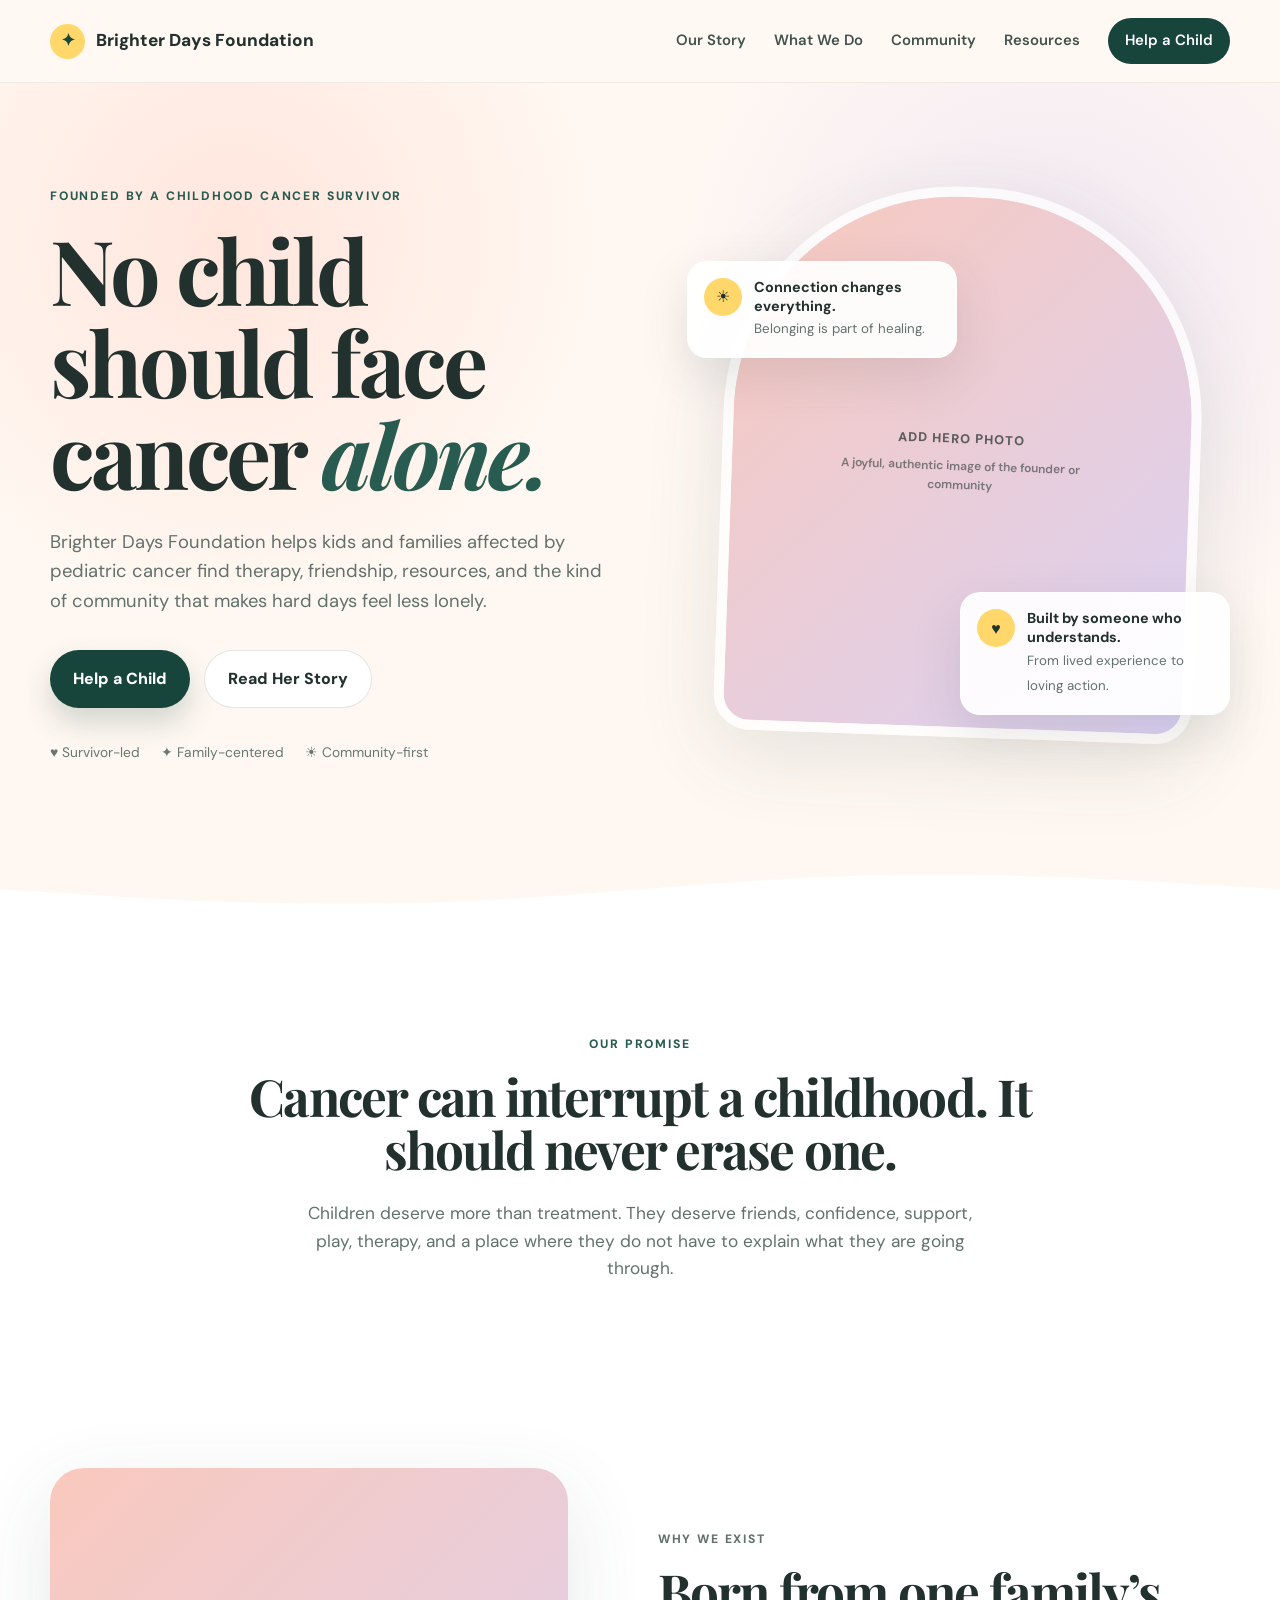
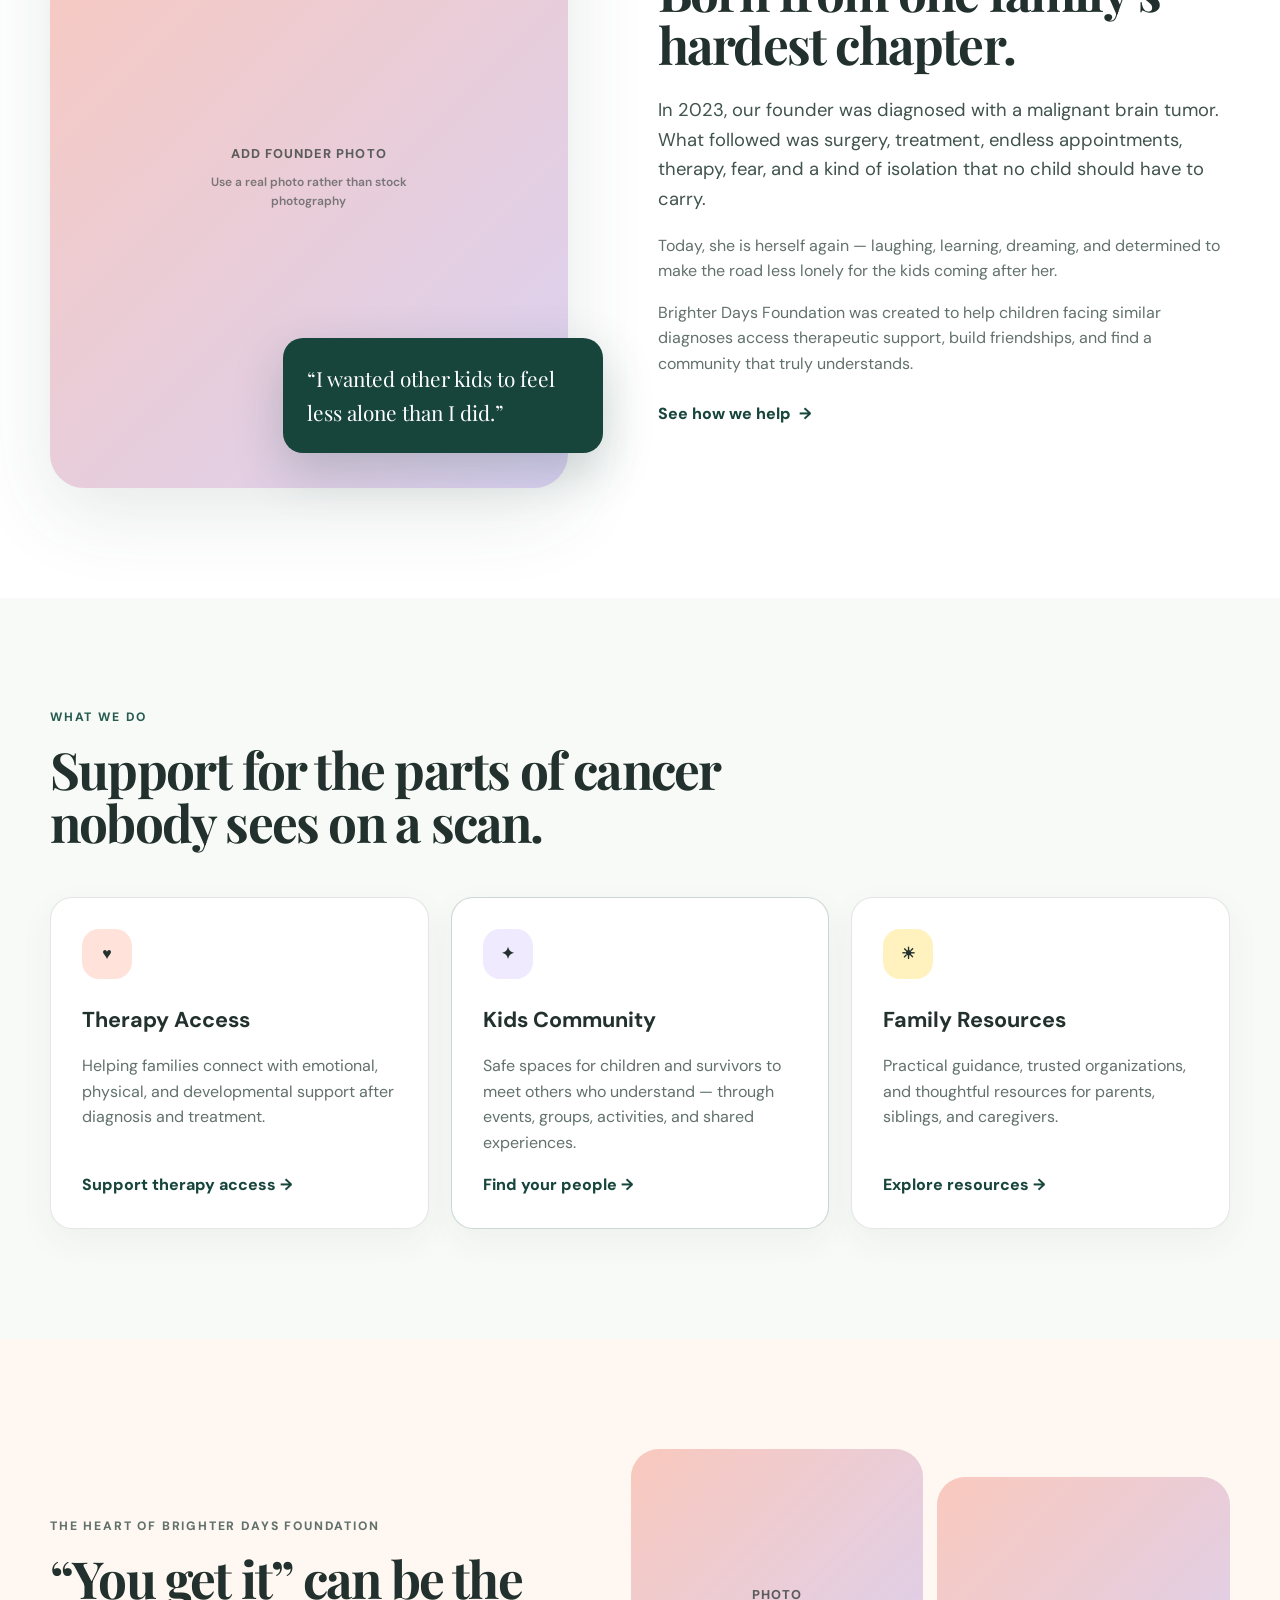
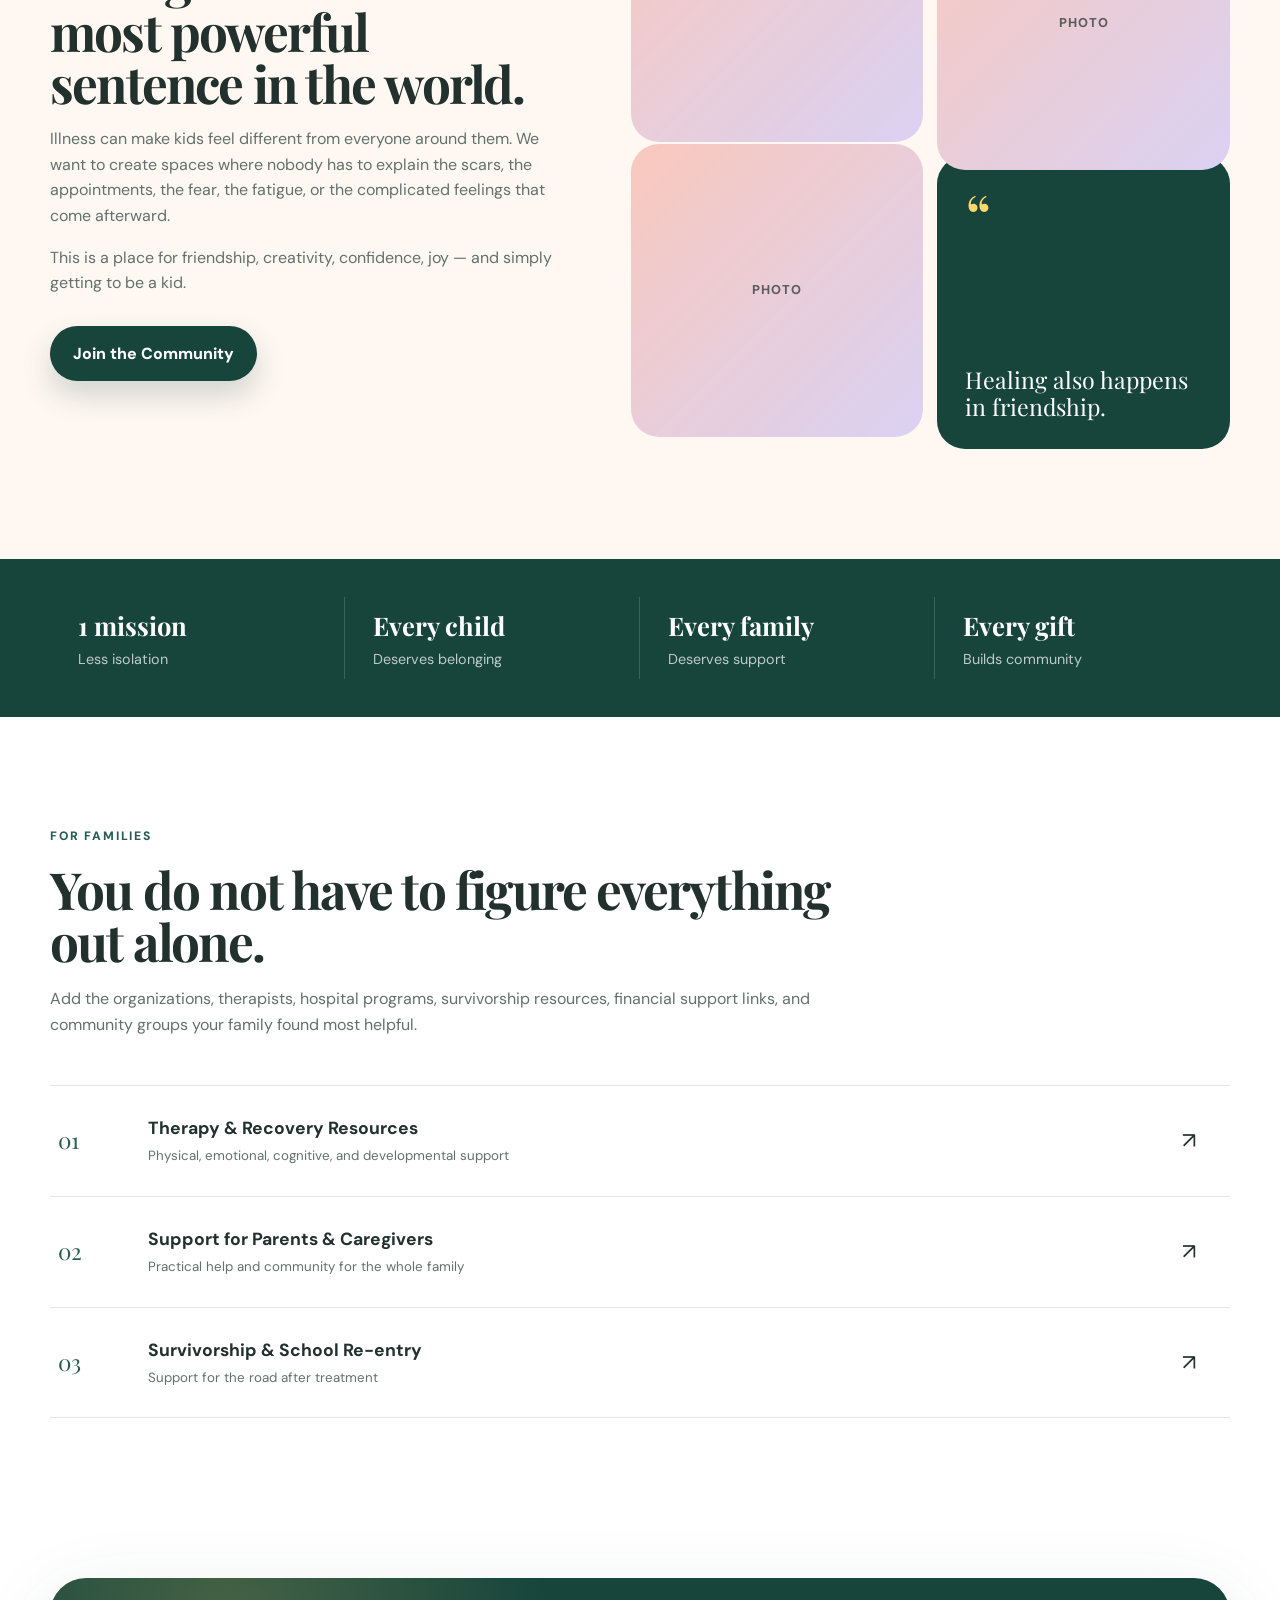
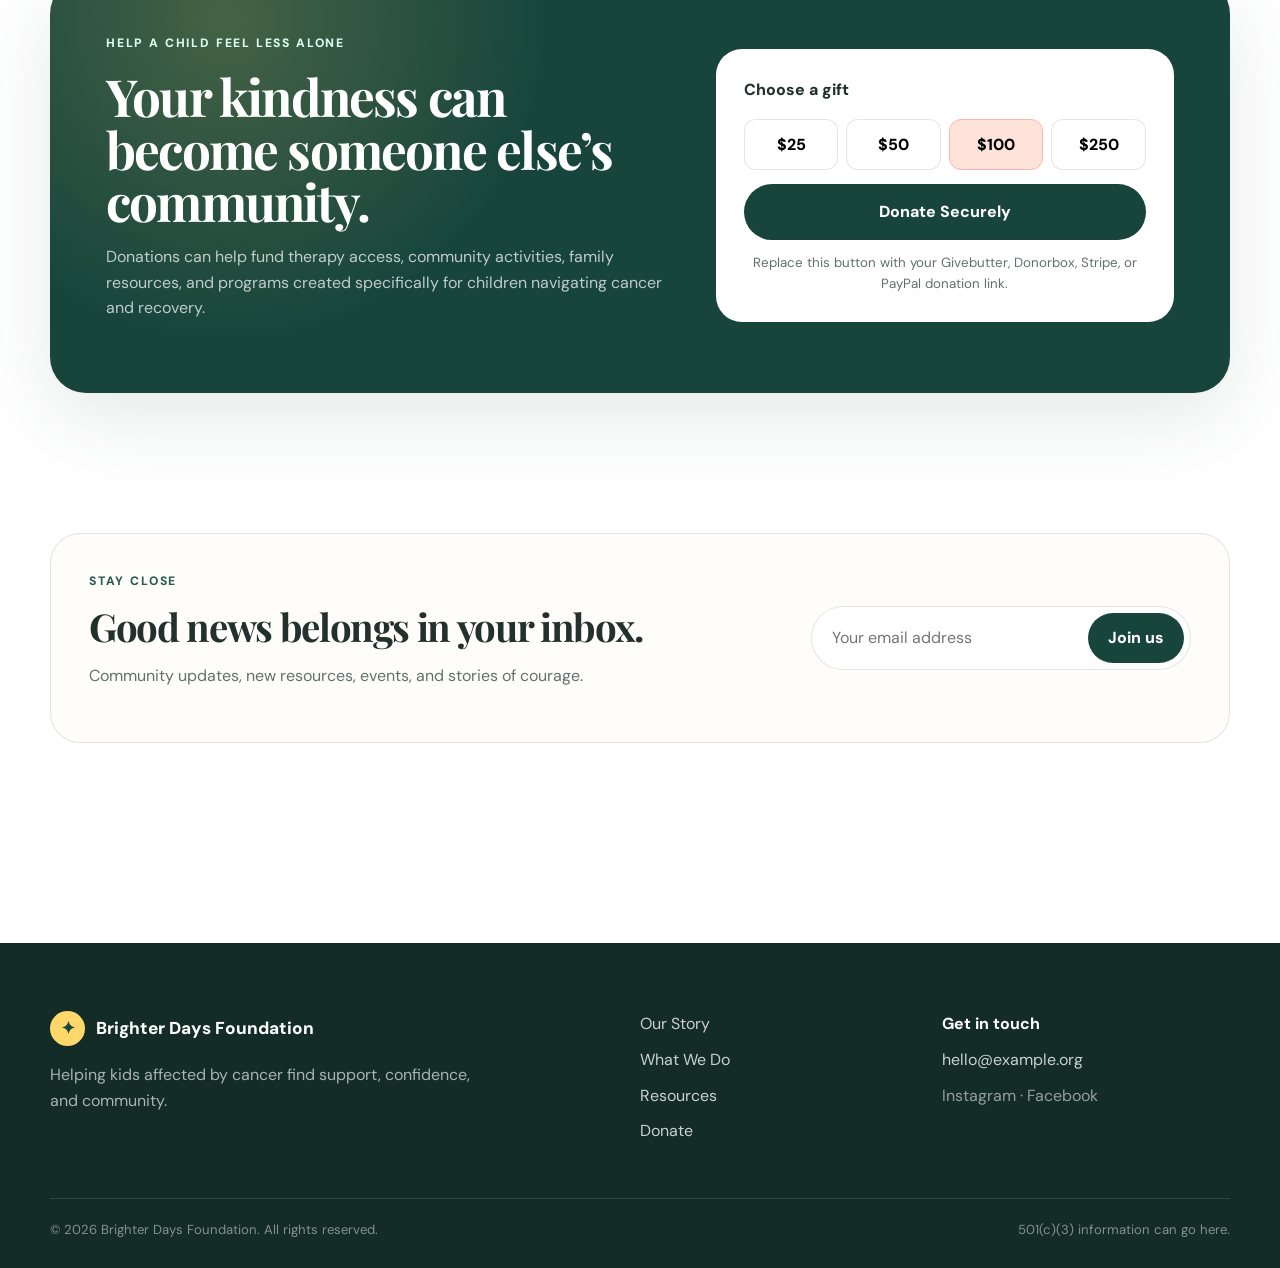
==== index.html @ 9eb8c041 "Initial Brighter Days Foundation website" ====
<!doctype html>
<html lang="en">
<head>
  <meta charset="utf-8" />
  <meta name="viewport" content="width=device-width, initial-scale=1" />
  <meta name="theme-color" content="#fff8f2" />
  <meta name="description" content="A nonprofit helping children and families affected by pediatric cancer find therapy, connection, and community." />
  <title>Brighter Days Foundation — No Child Should Face Cancer Alone</title>
  <link rel="preconnect" href="https://fonts.googleapis.com">
  <link rel="preconnect" href="https://fonts.gstatic.com" crossorigin>
  <link href="https://fonts.googleapis.com/css2?family=DM+Sans:wght@400;500;600;700&family=Playfair+Display:ital,wght@0,700;1,700&display=swap" rel="stylesheet">
  <link rel="stylesheet" href="styles.css" />
</head>
<body>
  <a class="skip-link" href="#main">Skip to content</a>

  <header class="site-header">
    <div class="container nav-wrap">
      <a class="brand" href="#top" aria-label="Brighter Days Foundation home">
        <span class="brand-mark" aria-hidden="true">✦</span>
        <span>Brighter Days Foundation</span>
      </a>

      <button class="menu-toggle" aria-expanded="false" aria-controls="site-nav">
        <span class="sr-only">Toggle navigation</span>
        <span></span><span></span><span></span>
      </button>

      <nav id="site-nav" class="site-nav" aria-label="Primary navigation">
        <a href="#story">Our Story</a>
        <a href="#programs">What We Do</a>
        <a href="#community">Community</a>
        <a href="#resources">Resources</a>
        <a class="nav-cta" href="#donate">Help a Child</a>
      </nav>
    </div>
  </header>

  <main id="main">
    <section class="hero" id="top">
      <div class="hero-glow glow-a"></div>
      <div class="hero-glow glow-b"></div>
      <div class="container hero-grid">
        <div class="hero-copy reveal">
          <p class="eyebrow">Founded by a childhood cancer survivor</p>
          <h1>No child should face cancer <em>alone.</em></h1>
          <p class="hero-lede">
            Brighter Days Foundation helps kids and families affected by pediatric cancer find
            therapy, friendship, resources, and the kind of community that makes hard days feel less lonely.
          </p>

          <div class="hero-actions">
            <a class="button button-primary" href="#donate">Help a Child</a>
            <a class="button button-secondary" href="#story">Read Her Story</a>
          </div>

          <div class="trust-row" aria-label="Mission highlights">
            <span>♥ Survivor-led</span>
            <span>✦ Family-centered</span>
            <span>☀ Community-first</span>
          </div>
        </div>

        <div class="hero-art reveal delay-1">
          <div class="photo-card main-photo">
            <div class="photo-placeholder">
              <span>ADD HERO PHOTO</span>
              <small>A joyful, authentic image of the founder or community</small>
            </div>
          </div>
          <div class="floating-card card-top">
            <span class="mini-icon">☀</span>
            <div>
              <strong>Connection changes everything.</strong>
              <small>Belonging is part of healing.</small>
            </div>
          </div>
          <div class="floating-card card-bottom">
            <span class="mini-icon">♥</span>
            <div>
              <strong>Built by someone who understands.</strong>
              <small>From lived experience to loving action.</small>
            </div>
          </div>
        </div>
      </div>

      <div class="wave-divider" aria-hidden="true">
        <svg viewBox="0 0 1440 120" preserveAspectRatio="none">
          <path d="M0,64L80,69.3C160,75,320,85,480,80C640,75,800,53,960,48C1120,43,1280,53,1360,58.7L1440,64V120H0Z"></path>
        </svg>
      </div>
    </section>

    <section class="statement">
      <div class="container narrow reveal">
        <p class="eyebrow">Our promise</p>
        <h2>Cancer can interrupt a childhood. It should never erase one.</h2>
        <p>
          Children deserve more than treatment. They deserve friends, confidence, support,
          play, therapy, and a place where they do not have to explain what they are going through.
        </p>
      </div>
    </section>

    <section class="story section" id="story">
      <div class="container story-grid">
        <div class="story-visual reveal">
          <div class="story-photo photo-placeholder tall">
            <span>ADD FOUNDER PHOTO</span>
            <small>Use a real photo rather than stock photography</small>
          </div>
          <div class="quote-badge">“I wanted other kids to feel less alone than I did.”</div>
        </div>

        <div class="story-copy reveal delay-1">
          <p class="eyebrow">Why we exist</p>
          <h2>Born from one family’s hardest chapter.</h2>
          <p class="lead">
            In 2023, our founder was diagnosed with a malignant brain tumor. What followed was surgery,
            treatment, endless appointments, therapy, fear, and a kind of isolation that no child should have to carry.
          </p>
          <p>
            Today, she is herself again — laughing, learning, dreaming, and determined to make the road less lonely for the kids coming after her.
          </p>
          <p>
            Brighter Days Foundation was created to help children facing similar diagnoses access therapeutic support,
            build friendships, and find a community that truly understands.
          </p>
          <a class="text-link" href="#programs">See how we help <span>→</span></a>
        </div>
      </div>
    </section>

    <section class="programs section" id="programs">
      <div class="container">
        <div class="section-heading reveal">
          <p class="eyebrow">What we do</p>
          <h2>Support for the parts of cancer nobody sees on a scan.</h2>
        </div>

        <div class="cards">
          <article class="program-card reveal">
            <div class="program-icon icon-peach">♥</div>
            <h3>Therapy Access</h3>
            <p>
              Helping families connect with emotional, physical, and developmental support
              after diagnosis and treatment.
            </p>
            <a href="#donate">Support therapy access →</a>
          </article>

          <article class="program-card featured reveal delay-1">
            <div class="program-icon icon-lilac">✦</div>
            <h3>Kids Community</h3>
            <p>
              Safe spaces for children and survivors to meet others who understand — through events,
              groups, activities, and shared experiences.
            </p>
            <a href="#community">Find your people →</a>
          </article>

          <article class="program-card reveal delay-2">
            <div class="program-icon icon-sun">☀</div>
            <h3>Family Resources</h3>
            <p>
              Practical guidance, trusted organizations, and thoughtful resources for parents,
              siblings, and caregivers.
            </p>
            <a href="#resources">Explore resources →</a>
          </article>
        </div>
      </div>
    </section>

    <section class="community section" id="community">
      <div class="container community-wrap">
        <div class="community-copy reveal">
          <p class="eyebrow">The heart of Brighter Days Foundation</p>
          <h2>“You get it” can be the most powerful sentence in the world.</h2>
          <p>
            Illness can make kids feel different from everyone around them. We want to create spaces where
            nobody has to explain the scars, the appointments, the fear, the fatigue, or the complicated feelings that come afterward.
          </p>
          <p>
            This is a place for friendship, creativity, confidence, joy — and simply getting to be a kid.
          </p>
          <a class="button button-primary" href="mailto:hello@example.org">Join the Community</a>
        </div>

        <div class="community-gallery reveal delay-1" aria-label="Photo placeholders">
          <div class="gallery-tile photo-placeholder"><span>PHOTO</span></div>
          <div class="gallery-tile photo-placeholder"><span>PHOTO</span></div>
          <div class="gallery-tile photo-placeholder"><span>PHOTO</span></div>
          <div class="gallery-tile quote-tile">
            <span class="quote-mark">“</span>
            <p>Healing also happens in friendship.</p>
          </div>
        </div>
      </div>
    </section>

    <section class="impact-strip">
      <div class="container impact-grid reveal">
        <div>
          <strong>1 mission</strong>
          <span>Less isolation</span>
        </div>
        <div>
          <strong>Every child</strong>
          <span>Deserves belonging</span>
        </div>
        <div>
          <strong>Every family</strong>
          <span>Deserves support</span>
        </div>
        <div>
          <strong>Every gift</strong>
          <span>Builds community</span>
        </div>
      </div>
    </section>

    <section class="resources section" id="resources">
      <div class="container">
        <div class="section-heading reveal">
          <p class="eyebrow">For families</p>
          <h2>You do not have to figure everything out alone.</h2>
          <p>
            Add the organizations, therapists, hospital programs, survivorship resources,
            financial support links, and community groups your family found most helpful.
          </p>
        </div>

        <div class="resource-list reveal delay-1">
          <a href="#" class="resource-item">
            <span class="resource-number">01</span>
            <div>
              <strong>Therapy & Recovery Resources</strong>
              <small>Physical, emotional, cognitive, and developmental support</small>
            </div>
            <span class="resource-arrow">↗</span>
          </a>
          <a href="#" class="resource-item">
            <span class="resource-number">02</span>
            <div>
              <strong>Support for Parents & Caregivers</strong>
              <small>Practical help and community for the whole family</small>
            </div>
            <span class="resource-arrow">↗</span>
          </a>
          <a href="#" class="resource-item">
            <span class="resource-number">03</span>
            <div>
              <strong>Survivorship & School Re-entry</strong>
              <small>Support for the road after treatment</small>
            </div>
            <span class="resource-arrow">↗</span>
          </a>
        </div>
      </div>
    </section>

    <section class="donate section" id="donate">
      <div class="container donate-card reveal">
        <div class="donate-copy">
          <p class="eyebrow light">Help a child feel less alone</p>
          <h2>Your kindness can become someone else’s community.</h2>
          <p>
            Donations can help fund therapy access, community activities, family resources,
            and programs created specifically for children navigating cancer and recovery.
          </p>
        </div>

        <div class="donate-panel">
          <p class="donate-label">Choose a gift</p>
          <div class="amount-grid" role="group" aria-label="Donation amounts">
            <button type="button">$25</button>
            <button type="button">$50</button>
            <button type="button" class="selected">$100</button>
            <button type="button">$250</button>
          </div>
          <a class="button donate-button" href="#">Donate Securely</a>
          <small>Replace this button with your Givebutter, Donorbox, Stripe, or PayPal donation link.</small>
        </div>
      </div>
    </section>

    <section class="newsletter section">
      <div class="container newsletter-card reveal">
        <div>
          <p class="eyebrow">Stay close</p>
          <h2>Good news belongs in your inbox.</h2>
          <p>Community updates, new resources, events, and stories of courage.</p>
        </div>
        <form class="newsletter-form" action="#" method="post" onsubmit="return false;">
          <label class="sr-only" for="email">Email address</label>
          <input id="email" type="email" placeholder="Your email address" />
          <button type="submit">Join us</button>
        </form>
      </div>
    </section>
  </main>

  <footer class="site-footer">
    <div class="container footer-grid">
      <div>
        <a class="brand footer-brand" href="#top">
          <span class="brand-mark">✦</span>
          <span>Brighter Days Foundation</span>
        </a>
        <p>Helping kids affected by cancer find support, confidence, and community.</p>
      </div>

      <div class="footer-links">
        <a href="#story">Our Story</a>
        <a href="#programs">What We Do</a>
        <a href="#resources">Resources</a>
        <a href="#donate">Donate</a>
      </div>

      <div class="footer-contact">
        <strong>Get in touch</strong>
        <a href="mailto:hello@example.org">hello@example.org</a>
        <span>Instagram · Facebook</span>
      </div>
    </div>

    <div class="container footer-bottom">
      <span>© <span id="year"></span> Brighter Days Foundation. All rights reserved.</span>
      <span>501(c)(3) information can go here.</span>
    </div>
  </footer>

  <script src="script.js"></script>
</body>
</html>
---- styles.css ----
:root {
  --ink: #22312d;
  --muted: #62716c;
  --cream: #fff8f2;
  --paper: #ffffff;
  --peach: #ffb7a6;
  --peach-soft: #ffe3da;
  --lilac: #cbbcf6;
  --lilac-soft: #efeafe;
  --sun: #ffd76a;
  --mint: #cfe8dc;
  --green: #285c50;
  --green-deep: #17453c;
  --border: rgba(34, 49, 45, .12);
  --shadow: 0 24px 80px rgba(48, 72, 63, .12);
  --radius-lg: 34px;
  --radius-md: 22px;
  --container: 1180px;
}

* { box-sizing: border-box; }
html { scroll-behavior: smooth; }
body {
  margin: 0;
  font-family: "DM Sans", sans-serif;
  color: var(--ink);
  background: var(--paper);
  line-height: 1.6;
}

img { max-width: 100%; display: block; }
a { color: inherit; }
button, input { font: inherit; }

.container {
  width: min(calc(100% - 40px), var(--container));
  margin-inline: auto;
}

.narrow {
  width: min(calc(100% - 40px), 820px);
  margin-inline: auto;
}

.sr-only {
  position: absolute;
  width: 1px; height: 1px;
  padding: 0; margin: -1px;
  overflow: hidden; clip: rect(0, 0, 0, 0);
  white-space: nowrap; border: 0;
}

.skip-link {
  position: fixed;
  top: -100px;
  left: 16px;
  z-index: 9999;
  padding: 12px 16px;
  background: var(--green-deep);
  color: white;
  border-radius: 10px;
}
.skip-link:focus { top: 16px; }

.site-header {
  position: sticky;
  top: 0;
  z-index: 1000;
  background: rgba(255, 248, 242, .88);
  backdrop-filter: blur(18px);
  border-bottom: 1px solid rgba(34, 49, 45, .07);
}

.nav-wrap {
  height: 82px;
  display: flex;
  align-items: center;
  justify-content: space-between;
}

.brand {
  display: inline-flex;
  align-items: center;
  gap: 11px;
  font-weight: 800;
  text-decoration: none;
  font-size: 1.08rem;
}
.brand-mark {
  display: grid;
  place-items: center;
  width: 35px; height: 35px;
  border-radius: 50%;
  background: var(--sun);
  color: var(--green-deep);
}

.site-nav {
  display: flex;
  gap: 28px;
  align-items: center;
}
.site-nav a {
  text-decoration: none;
  font-size: .93rem;
  font-weight: 600;
  color: #40534d;
}
.site-nav a:hover { color: var(--green-deep); }
.nav-cta {
  padding: 11px 17px;
  border-radius: 999px;
  background: var(--green-deep);
  color: white !important;
}

.menu-toggle {
  display: none;
  width: 44px; height: 44px;
  border: 0;
  background: transparent;
  align-items: center;
  justify-content: center;
  flex-direction: column;
  gap: 5px;
}
.menu-toggle span:not(.sr-only) {
  display: block;
  width: 22px; height: 2px;
  background: var(--ink);
}

.hero {
  position: relative;
  overflow: hidden;
  background:
    radial-gradient(circle at 18% 18%, rgba(255,183,166,.28), transparent 30%),
    radial-gradient(circle at 82% 25%, rgba(203,188,246,.28), transparent 32%),
    var(--cream);
  padding: 82px 0 150px;
}

.hero-grid {
  display: grid;
  grid-template-columns: 1.02fr .98fr;
  gap: 72px;
  align-items: center;
}

.eyebrow {
  margin: 0 0 16px;
  text-transform: uppercase;
  letter-spacing: .15em;
  font-size: .76rem;
  font-weight: 800;
  color: var(--green);
}
.eyebrow.light { color: #d8fff1; }

h1, h2 {
  font-family: "Playfair Display", serif;
  line-height: 1.03;
  margin: 0;
  letter-spacing: -.035em;
}
h1 {
  max-width: 760px;
  font-size: clamp(3.6rem, 7vw, 6.9rem);
}
h1 em { color: var(--green); }
h2 {
  font-size: clamp(2.3rem, 4vw, 4.1rem);
}
h3 {
  margin: 0;
  font-size: 1.35rem;
}

.hero-lede {
  max-width: 650px;
  margin: 28px 0 0;
  color: var(--muted);
  font-size: 1.15rem;
}

.hero-actions {
  display: flex;
  gap: 14px;
  margin-top: 34px;
  flex-wrap: wrap;
}

.button {
  display: inline-flex;
  align-items: center;
  justify-content: center;
  text-decoration: none;
  border-radius: 999px;
  padding: 15px 23px;
  font-weight: 800;
  transition: .2s ease;
}
.button:hover { transform: translateY(-2px); }
.button-primary {
  background: var(--green-deep);
  color: white;
  box-shadow: 0 14px 30px rgba(23, 69, 60, .20);
}
.button-secondary {
  background: white;
  border: 1px solid var(--border);
}

.trust-row {
  display: flex;
  gap: 21px;
  margin-top: 33px;
  color: #677772;
  font-size: .86rem;
  flex-wrap: wrap;
}

.hero-art {
  min-height: 620px;
  position: relative;
}

.main-photo {
  position: absolute;
  right: 30px;
  top: 22px;
  width: min(88%, 500px);
  height: 550px;
  border-radius: 230px 230px 36px 36px;
  overflow: hidden;
  border: 10px solid rgba(255,255,255,.7);
  box-shadow: var(--shadow);
  transform: rotate(2deg);
}

.photo-placeholder {
  width: 100%;
  height: 100%;
  display: grid;
  place-items: center;
  text-align: center;
  align-content: center;
  gap: 8px;
  background:
    linear-gradient(135deg, rgba(255,183,166,.68), rgba(203,188,246,.58)),
    #eee;
  color: rgba(34,49,45,.72);
  font-weight: 800;
  letter-spacing: .08em;
  font-size: .8rem;
}
.photo-placeholder small {
  max-width: 240px;
  font-weight: 600;
  letter-spacing: 0;
  font-size: .75rem;
  opacity: .78;
}

.floating-card {
  position: absolute;
  z-index: 3;
  width: 270px;
  padding: 16px;
  display: flex;
  gap: 12px;
  background: rgba(255,255,255,.92);
  border: 1px solid rgba(255,255,255,.9);
  border-radius: 20px;
  box-shadow: 0 18px 50px rgba(55,72,66,.13);
}
.floating-card strong { display:block; font-size: .9rem; line-height: 1.3; }
.floating-card small { color: var(--muted); }
.card-top { top: 96px; left: 0; }
.card-bottom { bottom: 70px; right: 0; }
.mini-icon {
  flex: 0 0 auto;
  width: 38px; height: 38px;
  border-radius: 50%;
  display: grid; place-items: center;
  background: var(--sun);
}

.wave-divider {
  position: absolute;
  left: 0; right: 0; bottom: -1px;
  height: 100px;
}
.wave-divider svg { width: 100%; height: 100%; display:block; }
.wave-divider path { fill: #fff; }

.statement {
  text-align: center;
  padding: 100px 0 75px;
}
.statement p:last-child {
  color: var(--muted);
  font-size: 1.08rem;
  max-width: 700px;
  margin: 24px auto 0;
}

.section { padding: 110px 0; }

.story-grid {
  display: grid;
  grid-template-columns: .95fr 1.05fr;
  align-items: center;
  gap: 90px;
}
.story-visual { position: relative; }
.story-photo {
  height: 620px;
  border-radius: 34px;
  box-shadow: var(--shadow);
}
.quote-badge {
  position: absolute;
  right: -35px;
  bottom: 35px;
  max-width: 320px;
  padding: 24px;
  border-radius: 20px;
  background: var(--green-deep);
  color: white;
  font-family: "Playfair Display", serif;
  font-size: 1.3rem;
  box-shadow: 0 18px 50px rgba(23,69,60,.22);
}
.story-copy .lead {
  margin-top: 26px;
  font-size: 1.15rem;
  color: #41534d;
}
.story-copy p { color: var(--muted); }
.text-link {
  display: inline-flex;
  gap: 8px;
  font-weight: 800;
  text-decoration: none;
  margin-top: 8px;
  color: var(--green-deep);
}

.programs {
  background: #f8faf7;
}
.section-heading {
  max-width: 780px;
  margin-bottom: 48px;
}
.section-heading p:last-child {
  color: var(--muted);
  margin-top: 18px;
}

.cards {
  display: grid;
  grid-template-columns: repeat(3, 1fr);
  gap: 22px;
}
.program-card {
  background: white;
  border: 1px solid var(--border);
  padding: 31px;
  border-radius: var(--radius-md);
  min-height: 330px;
  display: flex;
  flex-direction: column;
  box-shadow: 0 12px 35px rgba(30,50,43,.05);
}
.program-card.featured {
  transform: translateY(-16px);
  border-color: rgba(40,92,80,.24);
}
.program-icon {
  width: 50px; height: 50px;
  border-radius: 17px;
  display: grid; place-items: center;
  margin-bottom: 24px;
  font-weight: 800;
}
.icon-peach { background: var(--peach-soft); }
.icon-lilac { background: var(--lilac-soft); }
.icon-sun { background: #fff2bf; }
.program-card p {
  color: var(--muted);
  flex: 1;
}
.program-card a {
  font-weight: 800;
  text-decoration: none;
  color: var(--green-deep);
}

.community {
  background: var(--cream);
}
.community-wrap {
  display: grid;
  grid-template-columns: .92fr 1.08fr;
  gap: 70px;
  align-items: center;
}
.community-copy p { color: var(--muted); }
.community-copy .button { margin-top: 14px; }

.community-gallery {
  display: grid;
  grid-template-columns: 1fr 1fr;
  gap: 14px;
}
.gallery-tile {
  aspect-ratio: 1;
  border-radius: 28px;
  overflow: hidden;
}
.gallery-tile:nth-child(2) { transform: translateY(28px); }
.gallery-tile:nth-child(3) { transform: translateY(-12px); }
.quote-tile {
  background: var(--green-deep);
  color: white;
  padding: 28px;
  display: flex;
  flex-direction: column;
  justify-content: space-between;
}
.quote-mark {
  font-family: "Playfair Display", serif;
  font-size: 4rem;
  line-height: 1;
  color: var(--sun);
}
.quote-tile p {
  font-family: "Playfair Display", serif;
  font-size: 1.45rem;
  margin: 0;
  line-height: 1.15;
}

.impact-strip {
  background: var(--green-deep);
  color: white;
  padding: 38px 0;
}
.impact-grid {
  display: grid;
  grid-template-columns: repeat(4, 1fr);
}
.impact-grid > div {
  padding: 8px 28px;
  border-right: 1px solid rgba(255,255,255,.16);
}
.impact-grid > div:last-child { border-right: 0; }
.impact-grid strong {
  display: block;
  font-family: "Playfair Display", serif;
  font-size: 1.6rem;
}
.impact-grid span {
  color: rgba(255,255,255,.72);
  font-size: .9rem;
}

.resource-list {
  border-top: 1px solid var(--border);
}
.resource-item {
  display: grid;
  grid-template-columns: 70px 1fr 40px;
  align-items: center;
  gap: 20px;
  padding: 28px 8px;
  text-decoration: none;
  border-bottom: 1px solid var(--border);
  transition: .2s ease;
}
.resource-item:hover { padding-left: 18px; }
.resource-number {
  font-family: "Playfair Display", serif;
  color: var(--green);
  font-size: 1.4rem;
}
.resource-item strong { display:block; font-size: 1.1rem; }
.resource-item small { color: var(--muted); }
.resource-arrow { font-size: 1.4rem; }

.donate {
  padding-top: 50px;
}
.donate-card {
  background:
    radial-gradient(circle at 15% 10%, rgba(255,215,106,.20), transparent 30%),
    var(--green-deep);
  color: white;
  border-radius: 36px;
  padding: 56px;
  display: grid;
  grid-template-columns: 1.1fr .9fr;
  gap: 50px;
  align-items: center;
  box-shadow: var(--shadow);
}
.donate-copy p:last-child {
  color: rgba(255,255,255,.72);
  max-width: 600px;
}
.donate-panel {
  background: white;
  color: var(--ink);
  border-radius: 26px;
  padding: 28px;
}
.donate-label {
  margin-top: 0;
  font-weight: 800;
}
.amount-grid {
  display:grid;
  grid-template-columns: repeat(4, 1fr);
  gap: 8px;
}
.amount-grid button {
  border: 1px solid var(--border);
  background: #fff;
  border-radius: 12px;
  padding: 12px 8px;
  cursor: pointer;
  font-weight: 800;
}
.amount-grid button.selected,
.amount-grid button:hover {
  background: var(--peach-soft);
  border-color: var(--peach);
}
.donate-button {
  width:100%;
  margin-top: 14px;
  background: var(--green-deep);
  color: white;
}
.donate-panel small {
  display:block;
  margin-top: 12px;
  color: var(--muted);
  text-align:center;
}

.newsletter { padding-top: 30px; }
.newsletter-card {
  border: 1px solid var(--border);
  border-radius: 30px;
  padding: 38px;
  display:grid;
  grid-template-columns: 1fr auto;
  gap: 30px;
  align-items: center;
  background: #fffdfa;
}
.newsletter-card h2 { font-size: clamp(2rem, 3vw, 3.2rem); }
.newsletter-card p:last-child { color: var(--muted); }
.newsletter-form {
  display:flex;
  background: white;
  border:1px solid var(--border);
  padding: 6px;
  border-radius:999px;
  min-width: 380px;
}
.newsletter-form input {
  flex:1;
  min-width:0;
  border:0;
  outline:0;
  padding: 10px 14px;
  background:transparent;
}
.newsletter-form button {
  border:0;
  border-radius:999px;
  background:var(--green-deep);
  color:white;
  padding: 12px 20px;
  font-weight:800;
  cursor:pointer;
}

.site-footer {
  margin-top: 90px;
  background: #132c27;
  color: white;
  padding: 68px 0 28px;
}
.footer-grid {
  display:grid;
  grid-template-columns: 1.5fr .7fr .8fr;
  gap: 50px;
}
.footer-brand { color:white; }
.footer-grid p {
  max-width: 420px;
  color: rgba(255,255,255,.64);
}
.footer-links, .footer-contact {
  display:flex;
  flex-direction:column;
  gap:10px;
}
.footer-links a, .footer-contact a {
  color: rgba(255,255,255,.78);
  text-decoration:none;
}
.footer-contact span { color: rgba(255,255,255,.55); }
.footer-bottom {
  margin-top: 54px;
  padding-top: 20px;
  border-top: 1px solid rgba(255,255,255,.12);
  display:flex;
  justify-content:space-between;
  gap:16px;
  color: rgba(255,255,255,.48);
  font-size:.82rem;
}

.reveal {
  opacity: 0;
  transform: translateY(22px);
  transition: opacity .75s ease, transform .75s ease;
}
.reveal.visible { opacity:1; transform:none; }
.delay-1 { transition-delay: .10s; }
.delay-2 { transition-delay: .20s; }

@media (max-width: 960px) {
  .menu-toggle { display:flex; }
  .site-nav {
    position:absolute;
    top:82px; left:0; right:0;
    padding:18px 20px 24px;
    background:rgba(255,248,242,.98);
    border-bottom:1px solid var(--border);
    display:none;
    flex-direction:column;
    align-items:flex-start;
  }
  .site-nav.open { display:flex; }
  .hero-grid, .story-grid, .community-wrap, .donate-card, .newsletter-card {
    grid-template-columns:1fr;
  }
  .hero { padding-top:60px; }
  .hero-art { min-height:560px; margin-top:20px; }
  .main-photo { left:50%; transform:translateX(-50%) rotate(2deg); right:auto; }
  .story-grid, .community-wrap { gap:50px; }
  .cards { grid-template-columns:1fr; }
  .program-card.featured { transform:none; }
  .impact-grid { grid-template-columns:1fr 1fr; gap:20px 0; }
  .impact-grid > div:nth-child(2) { border-right:0; }
  .newsletter-form { min-width:0; width:100%; }
}

@media (max-width: 640px) {
  .container { width:min(calc(100% - 28px), var(--container)); }
  .nav-wrap { height:72px; }
  .site-nav { top:72px; }
  .hero { padding: 45px 0 120px; }
  .hero-art { min-height:470px; }
  .main-photo { height:430px; width:88%; }
  .floating-card { width:220px; padding:12px; }
  .card-top { top:20px; }
  .card-bottom { bottom:10px; }
  .section, .statement { padding:78px 0; }
  .story-photo { height:470px; }
  .quote-badge {
    right:12px; left:12px; bottom:18px;
    max-width:none;
    font-size:1.1rem;
  }
  .community-gallery { gap:8px; }
  .gallery-tile { border-radius:20px; }
  .quote-tile { padding:18px; }
  .quote-tile p { font-size:1.15rem; }
  .impact-grid { grid-template-columns:1fr; }
  .impact-grid > div { border-right:0; border-bottom:1px solid rgba(255,255,255,.12); }
  .impact-grid > div:last-child { border-bottom:0; }
  .resource-item { grid-template-columns:45px 1fr 24px; gap:10px; }
  .donate-card { padding:30px 20px; border-radius:24px; }
  .amount-grid { grid-template-columns:1fr 1fr; }
  .newsletter-card { padding:26px 20px; }
  .newsletter-form { flex-direction:column; border-radius:18px; }
  .newsletter-form button { border-radius:12px; }
  .footer-grid { grid-template-columns:1fr; }
  .footer-bottom { flex-direction:column; }
}
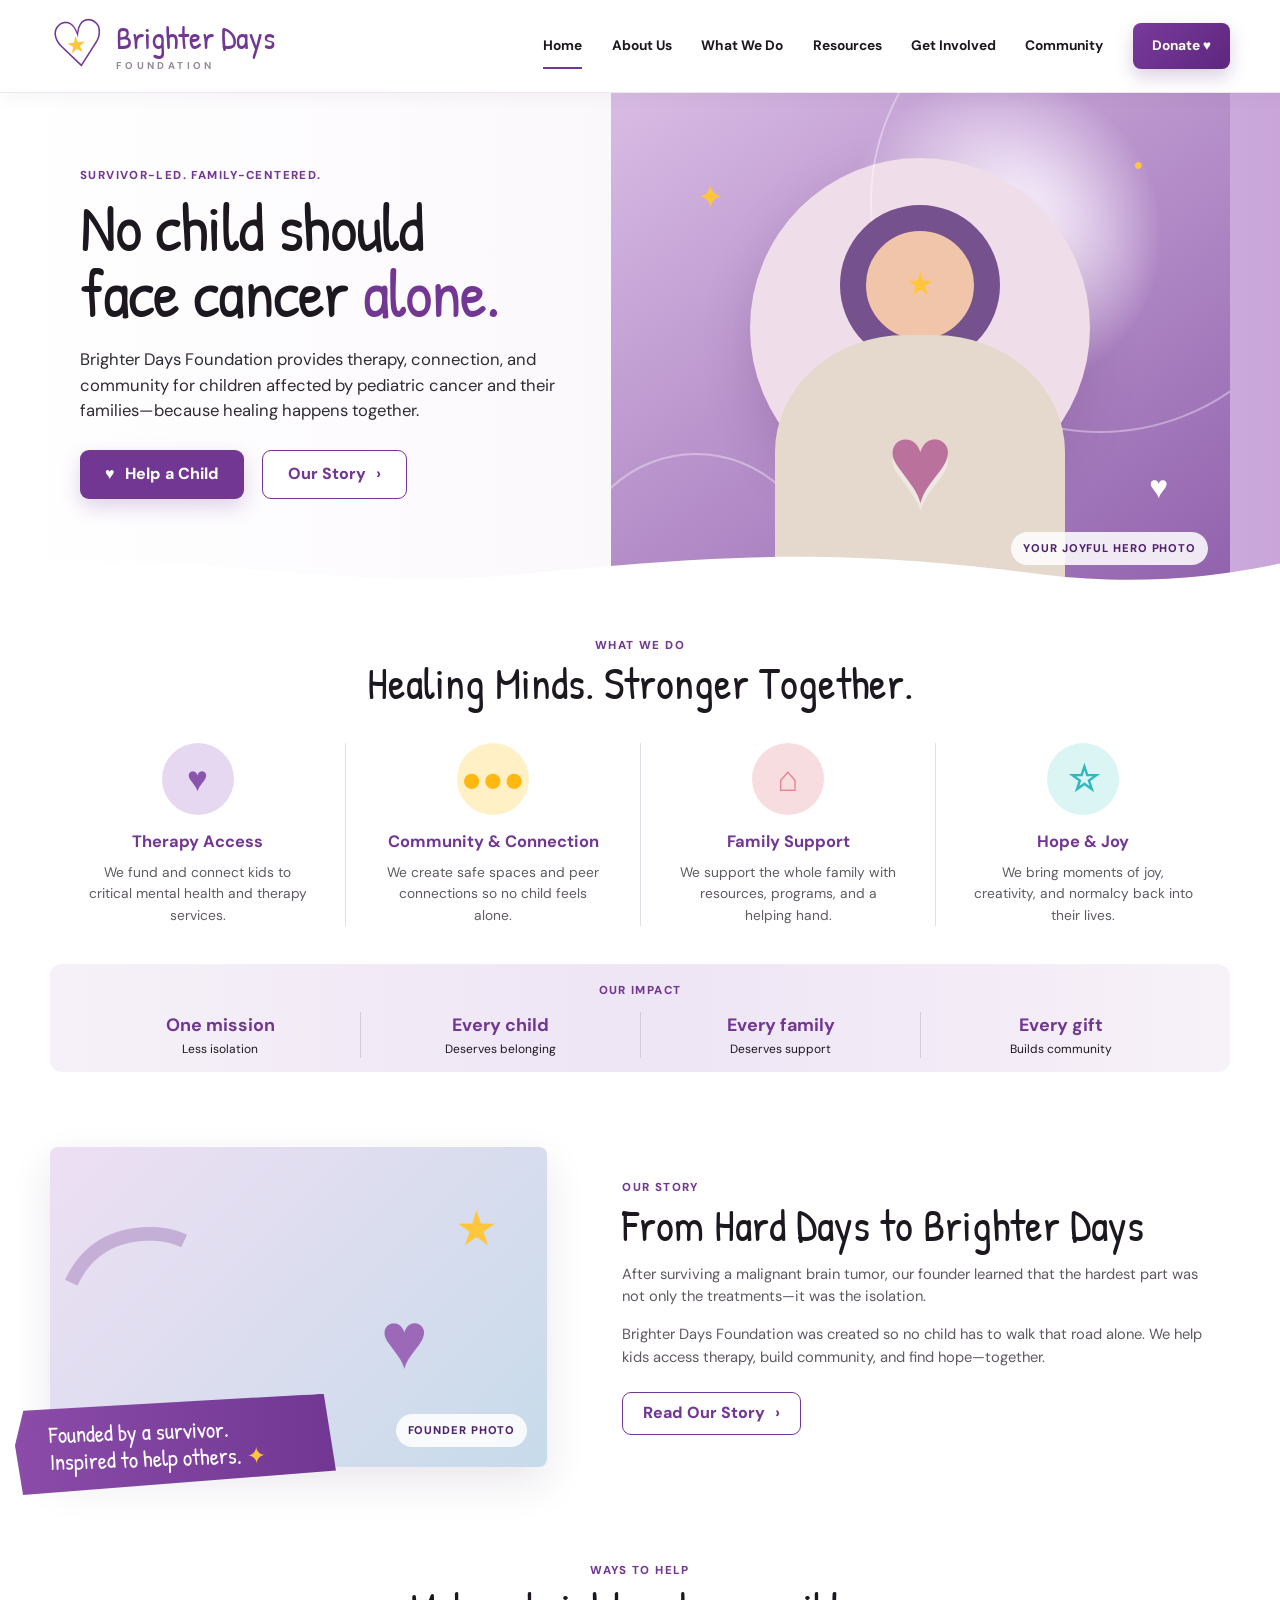
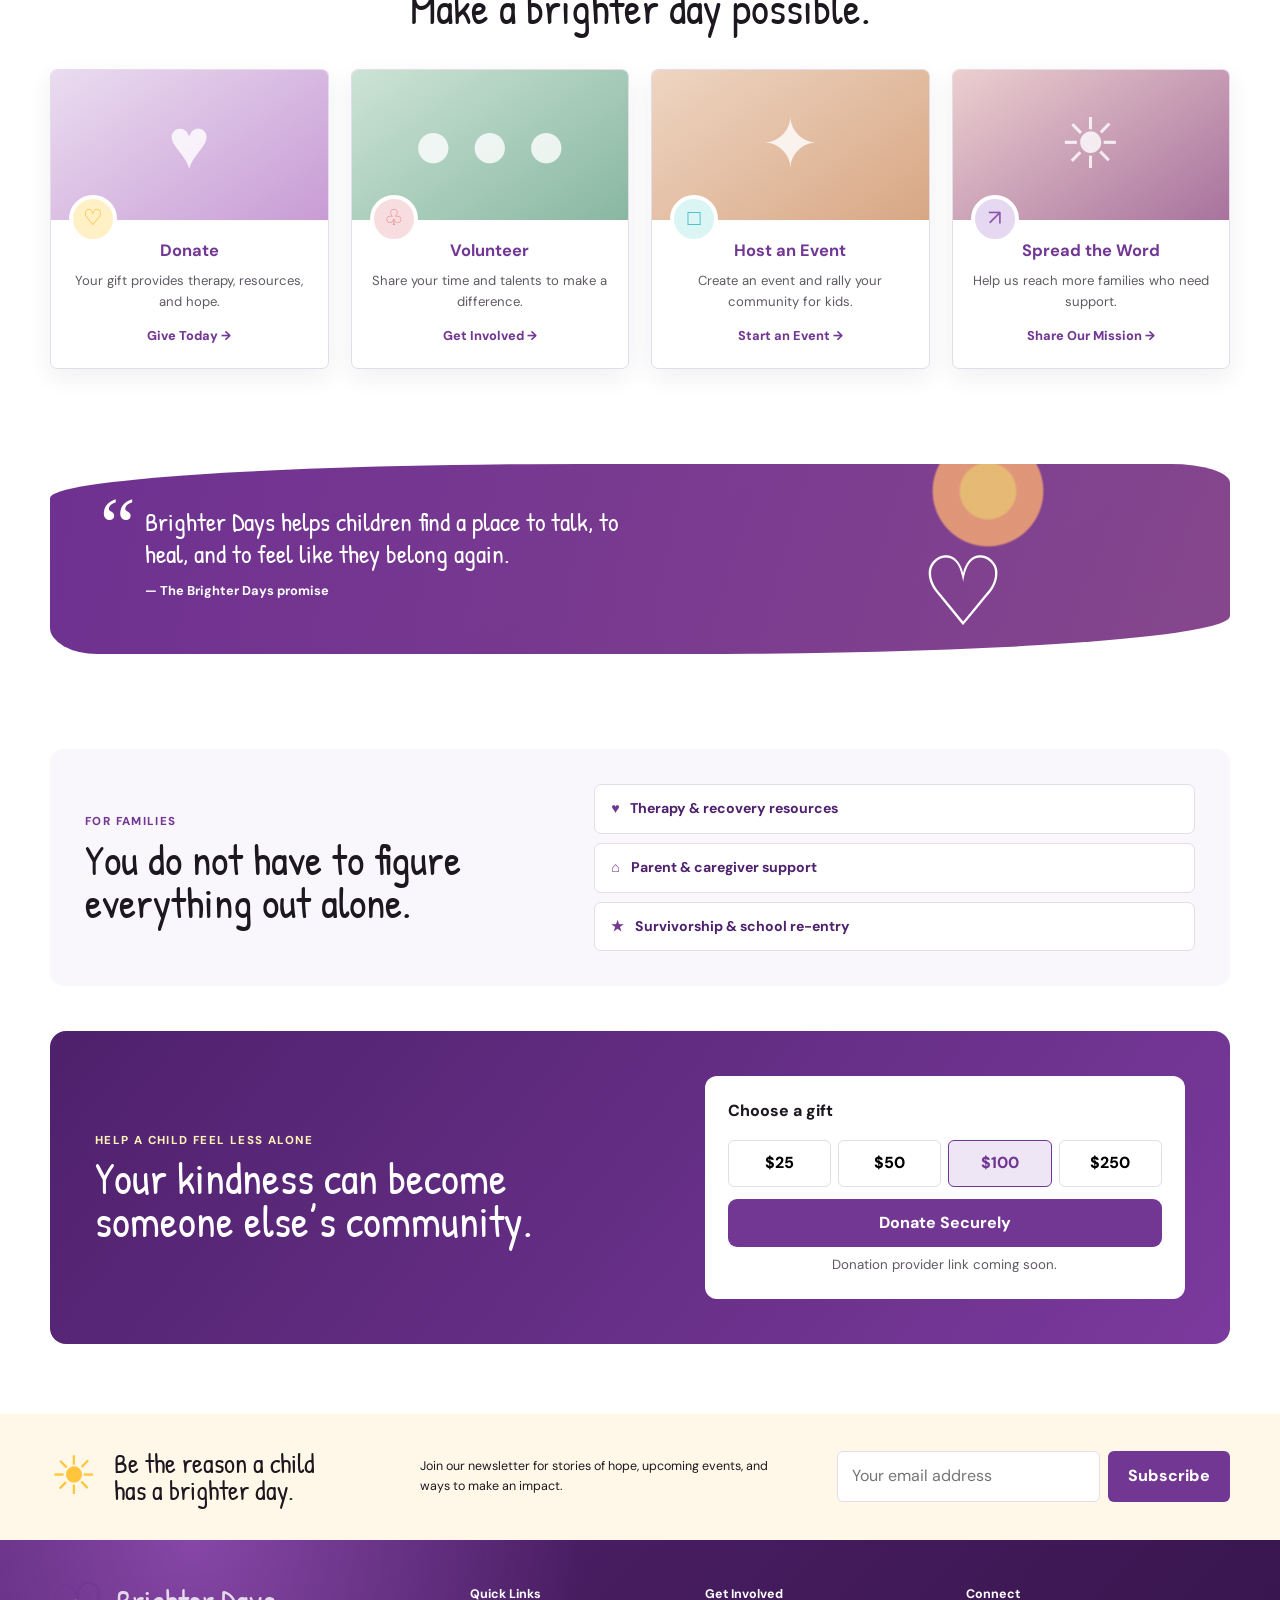
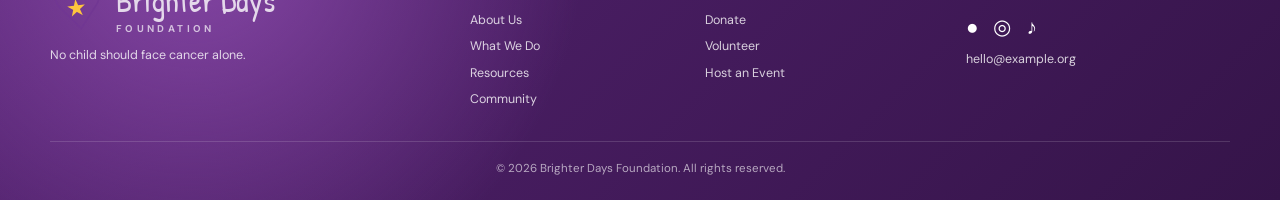
==== commit 3af6eb8b: "Match homepage to design reference" ====
--- a/index.html
+++ b/index.html
@@ -3,12 +3,12 @@
 <head>
   <meta charset="utf-8" />
   <meta name="viewport" content="width=device-width, initial-scale=1" />
-  <meta name="theme-color" content="#fff8f2" />
-  <meta name="description" content="A nonprofit helping children and families affected by pediatric cancer find therapy, connection, and community." />
+  <meta name="theme-color" content="#6f3591" />
+  <meta name="description" content="Brighter Days Foundation helps children and families affected by pediatric cancer find therapy, connection, resources, and community." />
   <title>Brighter Days Foundation — No Child Should Face Cancer Alone</title>
   <link rel="preconnect" href="https://fonts.googleapis.com">
   <link rel="preconnect" href="https://fonts.gstatic.com" crossorigin>
-  <link href="https://fonts.googleapis.com/css2?family=DM+Sans:wght@400;500;600;700&family=Playfair+Display:ital,wght@0,700;1,700&display=swap" rel="stylesheet">
+  <link href="https://fonts.googleapis.com/css2?family=DM+Sans:wght@400;500;600;700;800&amp;family=Patrick+Hand&amp;display=swap" rel="stylesheet">
   <link rel="stylesheet" href="styles.css" />
 </head>
 <body>
@@ -17,286 +17,186 @@
   <header class="site-header">
     <div class="container nav-wrap">
       <a class="brand" href="#top" aria-label="Brighter Days Foundation home">
-        <span class="brand-mark" aria-hidden="true">✦</span>
-        <span>Brighter Days Foundation</span>
+        <span class="brand-symbol" aria-hidden="true"><span>★</span></span>
+        <span class="brand-copy"><strong>Brighter Days</strong><small>Foundation</small></span>
       </a>
 
-      <button class="menu-toggle" aria-expanded="false" aria-controls="site-nav">
+      <button class="menu-toggle" type="button" aria-expanded="false" aria-controls="site-nav">
         <span class="sr-only">Toggle navigation</span>
         <span></span><span></span><span></span>
       </button>
 
       <nav id="site-nav" class="site-nav" aria-label="Primary navigation">
-        <a href="#story">Our Story</a>
+        <a class="active" href="#top">Home</a>
+        <a href="#story">About Us</a>
         <a href="#programs">What We Do</a>
+        <a href="#resources">Resources</a>
+        <a href="#help">Get Involved</a>
         <a href="#community">Community</a>
-        <a href="#resources">Resources</a>
-        <a class="nav-cta" href="#donate">Help a Child</a>
+        <a class="nav-cta" href="#donate">Donate <span aria-hidden="true">♥</span></a>
       </nav>
     </div>
   </header>
 
   <main id="main">
     <section class="hero" id="top">
-      <div class="hero-glow glow-a"></div>
-      <div class="hero-glow glow-b"></div>
       <div class="container hero-grid">
         <div class="hero-copy reveal">
-          <p class="eyebrow">Founded by a childhood cancer survivor</p>
-          <h1>No child should face cancer <em>alone.</em></h1>
-          <p class="hero-lede">
-            Brighter Days Foundation helps kids and families affected by pediatric cancer find
-            therapy, friendship, resources, and the kind of community that makes hard days feel less lonely.
-          </p>
-
+          <p class="eyebrow">Survivor-led. Family-centered.</p>
+          <h1>No child should<br>face cancer <em>alone.</em></h1>
+          <p class="hero-lede">Brighter Days Foundation provides therapy, connection, and community for children affected by pediatric cancer and their families—because healing happens together.</p>
           <div class="hero-actions">
-            <a class="button button-primary" href="#donate">Help a Child</a>
-            <a class="button button-secondary" href="#story">Read Her Story</a>
-          </div>
-
-          <div class="trust-row" aria-label="Mission highlights">
-            <span>♥ Survivor-led</span>
-            <span>✦ Family-centered</span>
-            <span>☀ Community-first</span>
-          </div>
-        </div>
-
-        <div class="hero-art reveal delay-1">
-          <div class="photo-card main-photo">
-            <div class="photo-placeholder">
-              <span>ADD HERO PHOTO</span>
-              <small>A joyful, authentic image of the founder or community</small>
-            </div>
-          </div>
-          <div class="floating-card card-top">
-            <span class="mini-icon">☀</span>
-            <div>
-              <strong>Connection changes everything.</strong>
-              <small>Belonging is part of healing.</small>
-            </div>
-          </div>
-          <div class="floating-card card-bottom">
-            <span class="mini-icon">♥</span>
-            <div>
-              <strong>Built by someone who understands.</strong>
-              <small>From lived experience to loving action.</small>
-            </div>
-          </div>
-        </div>
-      </div>
-
-      <div class="wave-divider" aria-hidden="true">
-        <svg viewBox="0 0 1440 120" preserveAspectRatio="none">
-          <path d="M0,64L80,69.3C160,75,320,85,480,80C640,75,800,53,960,48C1120,43,1280,53,1360,58.7L1440,64V120H0Z"></path>
-        </svg>
-      </div>
-    </section>
-
-    <section class="statement">
-      <div class="container narrow reveal">
-        <p class="eyebrow">Our promise</p>
-        <h2>Cancer can interrupt a childhood. It should never erase one.</h2>
-        <p>
-          Children deserve more than treatment. They deserve friends, confidence, support,
-          play, therapy, and a place where they do not have to explain what they are going through.
-        </p>
+            <a class="button button-primary" href="#donate"><span aria-hidden="true">♥</span> Help a Child</a>
+            <a class="button button-secondary" href="#story">Our Story <span aria-hidden="true">›</span></a>
+          </div>
+        </div>
+
+        <div class="hero-art reveal delay-1" role="img" aria-label="Placeholder for a joyful photograph of a child supported by Brighter Days Foundation">
+          <div class="hero-orbit orbit-one" aria-hidden="true"></div>
+          <div class="hero-orbit orbit-two" aria-hidden="true"></div>
+          <div class="placeholder-person" aria-hidden="true">
+            <span class="person-head">★</span>
+            <span class="person-body">♥</span>
+          </div>
+          <div class="photo-label">Your joyful hero photo</div>
+          <span class="spark spark-a" aria-hidden="true">✦</span>
+          <span class="spark spark-b" aria-hidden="true">●</span>
+          <span class="spark spark-c" aria-hidden="true">♥</span>
+        </div>
+      </div>
+      <div class="hero-wave" aria-hidden="true">
+        <svg viewBox="0 0 1440 90" preserveAspectRatio="none"><path d="M0 42C220 15 365 77 594 51c251-29 372-29 579 1 106 15 195 3 267-14v52H0Z" /></svg>
+      </div>
+    </section>
+
+    <section class="programs section" id="programs">
+      <div class="container">
+        <div class="section-heading centered reveal">
+          <p class="eyebrow">What we do</p>
+          <h2>Healing Minds. Stronger Together.</h2>
+        </div>
+        <div class="program-grid">
+          <article class="program-item reveal">
+            <div class="round-icon lilac" aria-hidden="true">♥</div>
+            <h3>Therapy Access</h3>
+            <p>We fund and connect kids to critical mental health and therapy services.</p>
+          </article>
+          <article class="program-item reveal delay-1">
+            <div class="round-icon gold" aria-hidden="true">●●●</div>
+            <h3>Community &amp; Connection</h3>
+            <p>We create safe spaces and peer connections so no child feels alone.</p>
+          </article>
+          <article class="program-item reveal delay-1">
+            <div class="round-icon coral" aria-hidden="true">⌂</div>
+            <h3>Family Support</h3>
+            <p>We support the whole family with resources, programs, and a helping hand.</p>
+          </article>
+          <article class="program-item reveal delay-2">
+            <div class="round-icon aqua" aria-hidden="true">☆</div>
+            <h3>Hope &amp; Joy</h3>
+            <p>We bring moments of joy, creativity, and normalcy back into their lives.</p>
+          </article>
+        </div>
+
+        <div class="impact-panel reveal" aria-label="Our impact">
+          <p class="eyebrow">Our impact</p>
+          <div class="impact-grid">
+            <div><strong>One mission</strong><span>Less isolation</span></div>
+            <div><strong>Every child</strong><span>Deserves belonging</span></div>
+            <div><strong>Every family</strong><span>Deserves support</span></div>
+            <div><strong>Every gift</strong><span>Builds community</span></div>
+          </div>
+        </div>
       </div>
     </section>
 
     <section class="story section" id="story">
       <div class="container story-grid">
-        <div class="story-visual reveal">
-          <div class="story-photo photo-placeholder tall">
-            <span>ADD FOUNDER PHOTO</span>
-            <small>Use a real photo rather than stock photography</small>
-          </div>
-          <div class="quote-badge">“I wanted other kids to feel less alone than I did.”</div>
-        </div>
-
+        <div class="story-visual reveal" role="img" aria-label="Placeholder for the founder's photograph">
+          <div class="placeholder-scene" aria-hidden="true"><span class="scene-rainbow">◜</span><span class="scene-heart">♥</span><span class="scene-star">★</span></div>
+          <span class="photo-label">Founder photo</span>
+          <div class="paint-quote">Founded by a survivor.<br>Inspired to help others. <span aria-hidden="true">✦</span></div>
+        </div>
         <div class="story-copy reveal delay-1">
-          <p class="eyebrow">Why we exist</p>
-          <h2>Born from one family’s hardest chapter.</h2>
-          <p class="lead">
-            In 2023, our founder was diagnosed with a malignant brain tumor. What followed was surgery,
-            treatment, endless appointments, therapy, fear, and a kind of isolation that no child should have to carry.
-          </p>
-          <p>
-            Today, she is herself again — laughing, learning, dreaming, and determined to make the road less lonely for the kids coming after her.
-          </p>
-          <p>
-            Brighter Days Foundation was created to help children facing similar diagnoses access therapeutic support,
-            build friendships, and find a community that truly understands.
-          </p>
-          <a class="text-link" href="#programs">See how we help <span>→</span></a>
-        </div>
-      </div>
-    </section>
-
-    <section class="programs section" id="programs">
+          <p class="eyebrow">Our story</p>
+          <h2>From Hard Days to Brighter Days</h2>
+          <p>After surviving a malignant brain tumor, our founder learned that the hardest part was not only the treatments—it was the isolation.</p>
+          <p>Brighter Days Foundation was created so no child has to walk that road alone. We help kids access therapy, build community, and find hope—together.</p>
+          <a class="button button-secondary" href="#community">Read Our Story <span aria-hidden="true">›</span></a>
+        </div>
+      </div>
+    </section>
+
+    <section class="help section" id="help">
       <div class="container">
-        <div class="section-heading reveal">
-          <p class="eyebrow">What we do</p>
-          <h2>Support for the parts of cancer nobody sees on a scan.</h2>
-        </div>
-
-        <div class="cards">
-          <article class="program-card reveal">
-            <div class="program-icon icon-peach">♥</div>
-            <h3>Therapy Access</h3>
-            <p>
-              Helping families connect with emotional, physical, and developmental support
-              after diagnosis and treatment.
-            </p>
-            <a href="#donate">Support therapy access →</a>
-          </article>
-
-          <article class="program-card featured reveal delay-1">
-            <div class="program-icon icon-lilac">✦</div>
-            <h3>Kids Community</h3>
-            <p>
-              Safe spaces for children and survivors to meet others who understand — through events,
-              groups, activities, and shared experiences.
-            </p>
-            <a href="#community">Find your people →</a>
-          </article>
-
-          <article class="program-card reveal delay-2">
-            <div class="program-icon icon-sun">☀</div>
-            <h3>Family Resources</h3>
-            <p>
-              Practical guidance, trusted organizations, and thoughtful resources for parents,
-              siblings, and caregivers.
-            </p>
-            <a href="#resources">Explore resources →</a>
-          </article>
-        </div>
-      </div>
-    </section>
-
-    <section class="community section" id="community">
-      <div class="container community-wrap">
-        <div class="community-copy reveal">
-          <p class="eyebrow">The heart of Brighter Days Foundation</p>
-          <h2>“You get it” can be the most powerful sentence in the world.</h2>
-          <p>
-            Illness can make kids feel different from everyone around them. We want to create spaces where
-            nobody has to explain the scars, the appointments, the fear, the fatigue, or the complicated feelings that come afterward.
-          </p>
-          <p>
-            This is a place for friendship, creativity, confidence, joy — and simply getting to be a kid.
-          </p>
-          <a class="button button-primary" href="mailto:hello@example.org">Join the Community</a>
-        </div>
-
-        <div class="community-gallery reveal delay-1" aria-label="Photo placeholders">
-          <div class="gallery-tile photo-placeholder"><span>PHOTO</span></div>
-          <div class="gallery-tile photo-placeholder"><span>PHOTO</span></div>
-          <div class="gallery-tile photo-placeholder"><span>PHOTO</span></div>
-          <div class="gallery-tile quote-tile">
-            <span class="quote-mark">“</span>
-            <p>Healing also happens in friendship.</p>
-          </div>
-        </div>
-      </div>
-    </section>
-
-    <section class="impact-strip">
-      <div class="container impact-grid reveal">
-        <div>
-          <strong>1 mission</strong>
-          <span>Less isolation</span>
-        </div>
-        <div>
-          <strong>Every child</strong>
-          <span>Deserves belonging</span>
-        </div>
-        <div>
-          <strong>Every family</strong>
-          <span>Deserves support</span>
-        </div>
-        <div>
-          <strong>Every gift</strong>
-          <span>Builds community</span>
-        </div>
+        <div class="section-heading centered reveal"><p class="eyebrow">Ways to help</p><h2>Make a brighter day possible.</h2></div>
+        <div class="help-grid">
+          <article class="help-card reveal">
+            <div class="card-art art-donate" aria-hidden="true"><span>♥</span></div>
+            <div class="help-icon gold" aria-hidden="true">♡</div>
+            <h3>Donate</h3><p>Your gift provides therapy, resources, and hope.</p><a href="#donate">Give Today <span aria-hidden="true">→</span></a>
+          </article>
+          <article class="help-card reveal delay-1">
+            <div class="card-art art-volunteer" aria-hidden="true"><span>● ● ●</span></div>
+            <div class="help-icon coral" aria-hidden="true">♧</div>
+            <h3>Volunteer</h3><p>Share your time and talents to make a difference.</p><a href="mailto:hello@example.org">Get Involved <span aria-hidden="true">→</span></a>
+          </article>
+          <article class="help-card reveal delay-1">
+            <div class="card-art art-event" aria-hidden="true"><span>✦</span></div>
+            <div class="help-icon aqua" aria-hidden="true">□</div>
+            <h3>Host an Event</h3><p>Create an event and rally your community for kids.</p><a href="mailto:hello@example.org">Start an Event <span aria-hidden="true">→</span></a>
+          </article>
+          <article class="help-card reveal delay-2">
+            <div class="card-art art-share" aria-hidden="true"><span>☀</span></div>
+            <div class="help-icon lilac" aria-hidden="true">↗</div>
+            <h3>Spread the Word</h3><p>Help us reach more families who need support.</p><a href="#community">Share Our Mission <span aria-hidden="true">→</span></a>
+          </article>
+        </div>
+      </div>
+    </section>
+
+    <section class="testimonial" id="community">
+      <div class="container testimonial-inner reveal">
+        <span class="quote-mark" aria-hidden="true">“</span>
+        <blockquote>Brighter Days helps children find a place to talk, to heal, and to feel like they belong again.</blockquote>
+        <p>— The Brighter Days promise</p>
+        <div class="sun-heart" aria-hidden="true">♡</div>
       </div>
     </section>
 
     <section class="resources section" id="resources">
-      <div class="container">
-        <div class="section-heading reveal">
-          <p class="eyebrow">For families</p>
-          <h2>You do not have to figure everything out alone.</h2>
-          <p>
-            Add the organizations, therapists, hospital programs, survivorship resources,
-            financial support links, and community groups your family found most helpful.
-          </p>
-        </div>
-
-        <div class="resource-list reveal delay-1">
-          <a href="#" class="resource-item">
-            <span class="resource-number">01</span>
-            <div>
-              <strong>Therapy & Recovery Resources</strong>
-              <small>Physical, emotional, cognitive, and developmental support</small>
-            </div>
-            <span class="resource-arrow">↗</span>
-          </a>
-          <a href="#" class="resource-item">
-            <span class="resource-number">02</span>
-            <div>
-              <strong>Support for Parents & Caregivers</strong>
-              <small>Practical help and community for the whole family</small>
-            </div>
-            <span class="resource-arrow">↗</span>
-          </a>
-          <a href="#" class="resource-item">
-            <span class="resource-number">03</span>
-            <div>
-              <strong>Survivorship & School Re-entry</strong>
-              <small>Support for the road after treatment</small>
-            </div>
-            <span class="resource-arrow">↗</span>
-          </a>
+      <div class="container resource-wrap reveal">
+        <div><p class="eyebrow">For families</p><h2>You do not have to figure everything out alone.</h2></div>
+        <div class="resource-links">
+          <a href="#resources"><span aria-hidden="true">♥</span> Therapy &amp; recovery resources</a>
+          <a href="#resources"><span aria-hidden="true">⌂</span> Parent &amp; caregiver support</a>
+          <a href="#resources"><span aria-hidden="true">★</span> Survivorship &amp; school re-entry</a>
         </div>
       </div>
     </section>
 
     <section class="donate section" id="donate">
       <div class="container donate-card reveal">
-        <div class="donate-copy">
-          <p class="eyebrow light">Help a child feel less alone</p>
-          <h2>Your kindness can become someone else’s community.</h2>
-          <p>
-            Donations can help fund therapy access, community activities, family resources,
-            and programs created specifically for children navigating cancer and recovery.
-          </p>
-        </div>
-
+        <div><p class="eyebrow light">Help a child feel less alone</p><h2>Your kindness can become someone else’s community.</h2></div>
         <div class="donate-panel">
-          <p class="donate-label">Choose a gift</p>
+          <p>Choose a gift</p>
           <div class="amount-grid" role="group" aria-label="Donation amounts">
-            <button type="button">$25</button>
-            <button type="button">$50</button>
-            <button type="button" class="selected">$100</button>
-            <button type="button">$250</button>
+            <button type="button">$25</button><button type="button">$50</button><button type="button" class="selected">$100</button><button type="button">$250</button>
           </div>
           <a class="button donate-button" href="#">Donate Securely</a>
-          <small>Replace this button with your Givebutter, Donorbox, Stripe, or PayPal donation link.</small>
-        </div>
-      </div>
-    </section>
-
-    <section class="newsletter section">
-      <div class="container newsletter-card reveal">
-        <div>
-          <p class="eyebrow">Stay close</p>
-          <h2>Good news belongs in your inbox.</h2>
-          <p>Community updates, new resources, events, and stories of courage.</p>
-        </div>
+          <small>Donation provider link coming soon.</small>
+        </div>
+      </div>
+    </section>
+
+    <section class="newsletter" aria-labelledby="newsletter-title">
+      <div class="container newsletter-wrap">
+        <div class="newsletter-message"><span aria-hidden="true">☀</span><h2 id="newsletter-title">Be the reason a child<br>has a brighter day.</h2></div>
+        <p>Join our newsletter for stories of hope, upcoming events, and ways to make an impact.</p>
         <form class="newsletter-form" action="#" method="post" onsubmit="return false;">
           <label class="sr-only" for="email">Email address</label>
-          <input id="email" type="email" placeholder="Your email address" />
-          <button type="submit">Join us</button>
+          <input id="email" type="email" autocomplete="email" placeholder="Your email address" required />
+          <button type="submit">Subscribe</button>
         </form>
       </div>
     </section>
@@ -304,32 +204,12 @@
 
   <footer class="site-footer">
     <div class="container footer-grid">
-      <div>
-        <a class="brand footer-brand" href="#top">
-          <span class="brand-mark">✦</span>
-          <span>Brighter Days Foundation</span>
-        </a>
-        <p>Helping kids affected by cancer find support, confidence, and community.</p>
-      </div>
-
-      <div class="footer-links">
-        <a href="#story">Our Story</a>
-        <a href="#programs">What We Do</a>
-        <a href="#resources">Resources</a>
-        <a href="#donate">Donate</a>
-      </div>
-
-      <div class="footer-contact">
-        <strong>Get in touch</strong>
-        <a href="mailto:hello@example.org">hello@example.org</a>
-        <span>Instagram · Facebook</span>
-      </div>
+      <div><a class="brand footer-brand" href="#top"><span class="brand-symbol" aria-hidden="true"><span>★</span></span><span class="brand-copy"><strong>Brighter Days</strong><small>Foundation</small></span></a><p>No child should face cancer alone.</p></div>
+      <div class="footer-links"><strong>Quick Links</strong><a href="#story">About Us</a><a href="#programs">What We Do</a><a href="#resources">Resources</a><a href="#community">Community</a></div>
+      <div class="footer-links"><strong>Get Involved</strong><a href="#donate">Donate</a><a href="mailto:hello@example.org">Volunteer</a><a href="mailto:hello@example.org">Host an Event</a></div>
+      <div class="footer-contact"><strong>Connect</strong><div class="socials" aria-label="Social media"><span aria-hidden="true">●</span><span aria-hidden="true">◎</span><span aria-hidden="true">♪</span></div><a href="mailto:hello@example.org">hello@example.org</a></div>
     </div>
-
-    <div class="container footer-bottom">
-      <span>© <span id="year"></span> Brighter Days Foundation. All rights reserved.</span>
-      <span>501(c)(3) information can go here.</span>
-    </div>
+    <div class="container footer-bottom">© <span id="year"></span> Brighter Days Foundation. All rights reserved.</div>
   </footer>
 
   <script src="script.js"></script>
--- a/styles.css
+++ b/styles.css
@@ -1,698 +1,147 @@
 :root {
-  --ink: #22312d;
-  --muted: #62716c;
-  --cream: #fff8f2;
-  --paper: #ffffff;
-  --peach: #ffb7a6;
-  --peach-soft: #ffe3da;
-  --lilac: #cbbcf6;
-  --lilac-soft: #efeafe;
-  --sun: #ffd76a;
-  --mint: #cfe8dc;
-  --green: #285c50;
-  --green-deep: #17453c;
-  --border: rgba(34, 49, 45, .12);
-  --shadow: 0 24px 80px rgba(48, 72, 63, .12);
-  --radius-lg: 34px;
-  --radius-md: 22px;
+  --purple: #713793;
+  --purple-dark: #4d216d;
+  --purple-soft: #eee5f5;
+  --gold: #ffc53d;
+  --coral: #f18d96;
+  --aqua: #38bdc2;
+  --ink: #1d1820;
+  --muted: #5f5962;
+  --paper: #fff;
+  --cream: #fff8e8;
+  --border: #e4dce7;
+  --shadow: 0 16px 40px rgba(67, 32, 84, .11);
   --container: 1180px;
 }
 
 * { box-sizing: border-box; }
-html { scroll-behavior: smooth; }
-body {
-  margin: 0;
-  font-family: "DM Sans", sans-serif;
-  color: var(--ink);
-  background: var(--paper);
-  line-height: 1.6;
+html { scroll-behavior: smooth; scroll-padding-top: 86px; }
+body { margin: 0; font-family: "DM Sans", sans-serif; color: var(--ink); background: var(--paper); line-height: 1.55; }
+a { color: inherit; }
+button, input { font: inherit; }
+.container { width: min(calc(100% - 40px), var(--container)); margin-inline: auto; }
+.section { padding: 70px 0; }
+.sr-only { position: absolute; width: 1px; height: 1px; padding: 0; margin: -1px; overflow: hidden; clip: rect(0, 0, 0, 0); white-space: nowrap; border: 0; }
+.skip-link { position: fixed; top: -100px; left: 16px; z-index: 9999; padding: 11px 16px; border-radius: 8px; background: var(--purple-dark); color: #fff; }
+.skip-link:focus { top: 12px; }
+:focus-visible { outline: 3px solid var(--gold); outline-offset: 3px; }
+
+.site-header { position: sticky; top: 0; z-index: 1000; background: rgba(255,255,255,.96); border-bottom: 1px solid #eee9f0; box-shadow: 0 3px 18px rgba(57,31,65,.05); }
+.nav-wrap { min-height: 92px; display: flex; align-items: center; justify-content: space-between; gap: 30px; }
+.brand { display: inline-flex; align-items: center; gap: 12px; text-decoration: none; color: var(--purple); flex: 0 0 auto; }
+.brand-symbol { width: 54px; height: 46px; display: grid; place-items: center; position: relative; font-size: 1.45rem; color: var(--gold); transform: rotate(-7deg); }
+.brand-symbol::before { content: "♡"; position: absolute; inset: -11px 0 0; color: var(--purple); font: 4rem/1 "Patrick Hand", cursive; }
+.brand-symbol span { position: relative; z-index: 1; }
+.brand-copy { display: flex; flex-direction: column; line-height: 1; }
+.brand-copy strong { font: 2rem/1 "Patrick Hand", cursive; }
+.brand-copy small { margin-top: 7px; text-transform: uppercase; letter-spacing: .34em; color: #928b94; font-size: .62rem; font-weight: 700; }
+.site-nav { display: flex; align-items: center; gap: clamp(16px, 2.3vw, 30px); }
+.site-nav a { position: relative; text-decoration: none; font-size: .86rem; font-weight: 700; white-space: nowrap; }
+.site-nav a:not(.nav-cta)::after { content: ""; position: absolute; left: 0; right: 100%; bottom: -12px; height: 2px; background: var(--purple); transition: right .2s ease; }
+.site-nav a:hover::after, .site-nav a.active::after { right: 0; }
+.nav-cta { padding: 12px 19px; color: #fff; border-radius: 8px; background: linear-gradient(135deg, #7a3a9c, #5d277e); box-shadow: 0 8px 18px rgba(92,39,126,.22); }
+.menu-toggle { display: none; width: 44px; height: 44px; padding: 0; border: 0; background: transparent; align-items: center; justify-content: center; flex-direction: column; gap: 5px; cursor: pointer; }
+.menu-toggle span:not(.sr-only) { width: 23px; height: 2px; background: var(--purple-dark); }
+
+.hero { position: relative; overflow: hidden; min-height: 510px; background: linear-gradient(90deg, #fff 0%, #fbf8fc 49%, #e8d9ef 49%, #c9a5da 100%); }
+.hero-grid { min-height: 510px; display: grid; grid-template-columns: .95fr 1.05fr; align-items: center; }
+.hero-copy { position: relative; z-index: 2; max-width: 560px; padding: 58px 35px 88px 30px; }
+.eyebrow { margin: 0 0 8px; color: var(--purple); font-size: .72rem; font-weight: 800; letter-spacing: .12em; text-transform: uppercase; }
+.eyebrow.light { color: #fff2b7; }
+h1, h2 { margin: 0; font-family: "Patrick Hand", cursive; font-weight: 400; line-height: .98; }
+h1 { font-size: clamp(3.3rem, 5.3vw, 5.4rem); letter-spacing: -.02em; }
+h1 em { color: var(--purple); font-style: normal; }
+h2 { font-size: clamp(2.2rem, 3.4vw, 3.45rem); }
+h3 { margin: 0; color: var(--purple); font-size: 1.03rem; }
+.hero-lede { max-width: 510px; margin: 21px 0 0; font-size: 1.04rem; color: #302a32; }
+.hero-actions { display: flex; flex-wrap: wrap; gap: 18px; margin-top: 26px; }
+.button { min-height: 48px; display: inline-flex; align-items: center; justify-content: center; gap: 10px; padding: 11px 25px; border-radius: 9px; text-decoration: none; font-weight: 800; transition: transform .2s, box-shadow .2s; }
+.button:hover { transform: translateY(-2px); }
+.button-primary { background: var(--purple); color: #fff; box-shadow: 0 8px 20px rgba(113,55,147,.22); }
+.button-secondary { background: #fff; color: var(--purple); border: 1.5px solid var(--purple); }
+.hero-art { position: relative; align-self: stretch; min-height: 510px; overflow: hidden; background: radial-gradient(circle at 63% 28%, #f5eafa 0 10%, transparent 30%), linear-gradient(145deg, #d9bce5, #9060ac); }
+.hero-art::before { content: ""; position: absolute; width: 340px; height: 340px; left: 50%; top: 65px; transform: translateX(-50%); border-radius: 50%; background: #f0ddea; box-shadow: 0 20px 50px rgba(72,31,91,.18); }
+.placeholder-person { position: absolute; z-index: 2; left: 50%; bottom: 8px; width: 290px; height: 390px; transform: translateX(-50%); }
+.person-head { position: absolute; left: 65px; top: 0; width: 160px; height: 160px; display: grid; place-items: center; border-radius: 50%; background: #f1c5aa; border: 26px solid #75518d; color: var(--gold); font-size: 2rem; }
+.person-body { position: absolute; inset: 130px 0 0; display: grid; place-items: center; border-radius: 45% 45% 12px 12px; background: #e5d8cd; color: #ba719c; font-size: 7rem; text-shadow: 0 8px 0 rgba(255,255,255,.4); }
+.photo-label { position: absolute; z-index: 4; right: 22px; bottom: 38px; padding: 8px 12px; border-radius: 999px; background: rgba(255,255,255,.86); color: var(--purple-dark); font-size: .7rem; font-weight: 800; letter-spacing: .08em; text-transform: uppercase; }
+.hero-orbit { position: absolute; border: 2px solid rgba(255,255,255,.36); border-radius: 50%; }
+.orbit-one { width: 460px; height: 460px; right: -100px; top: -120px; }
+.orbit-two { width: 250px; height: 250px; left: -40px; bottom: -100px; }
+.spark { position: absolute; z-index: 3; color: var(--gold); }
+.spark-a { top: 80px; left: 14%; font-size: 2rem; }.spark-b { top: 60px; right: 14%; }.spark-c { right: 10%; bottom: 90px; font-size: 2rem; color: #fff; }
+.hero-wave { position: absolute; z-index: 5; bottom: -1px; left: 0; width: 100%; height: 70px; }
+.hero-wave svg { display: block; width: 100%; height: 100%; }.hero-wave path { fill: #fff; }
+
+.section-heading { margin-bottom: 38px; }.centered { text-align: center; }
+.programs { padding-top: 34px; }
+.program-grid { display: grid; grid-template-columns: repeat(4, 1fr); margin-bottom: 38px; }
+.program-item { position: relative; padding: 0 28px; text-align: center; }
+.program-item + .program-item { border-left: 1px solid var(--border); }
+.program-item p { margin: 7px auto 0; max-width: 220px; font-size: .86rem; color: var(--muted); }
+.round-icon { width: 72px; height: 72px; display: grid; place-items: center; margin: 0 auto 14px; border-radius: 50%; font-size: 2.2rem; font-weight: 800; }
+.lilac { background: #e7d8f1; color: #8b54ad; }.gold { background: #fff0c6; color: #ffb711; }.coral { background: #f8dde0; color: #e9828b; }.aqua { background: #daf5f4; color: #2fb8bd; }
+.impact-panel { padding: 18px 30px 14px; border-radius: 12px; background: linear-gradient(90deg, #f6f1f8, #eee5f5, #f7f1f8); text-align: center; }
+.impact-panel .eyebrow { margin-bottom: 12px; }
+.impact-grid { display: grid; grid-template-columns: repeat(4, 1fr); }
+.impact-grid > div { padding: 0 18px; }.impact-grid > div + div { border-left: 1px solid #d6cbd9; }
+.impact-grid strong, .impact-grid span { display: block; }.impact-grid strong { color: var(--purple); font-size: 1.12rem; }.impact-grid span { font-size: .75rem; }
+
+.story { padding-top: 5px; }
+.story-grid { display: grid; grid-template-columns: .9fr 1.1fr; gap: 75px; align-items: center; }
+.story-visual { position: relative; min-height: 320px; overflow: visible; border-radius: 8px; background: linear-gradient(135deg, #eedff3, #c7dbea); box-shadow: var(--shadow); }
+.placeholder-scene { position: absolute; inset: 0; overflow: hidden; border-radius: inherit; color: rgba(113,55,147,.28); }.scene-rainbow { position: absolute; left: 20px; top: 10px; font: 15rem/1 "Patrick Hand"; transform: rotate(25deg); }.scene-heart { position: absolute; right: 24%; bottom: 20%; color: #9c69b8; font-size: 5rem; }.scene-star { position: absolute; right: 10%; top: 14%; color: var(--gold); font-size: 3rem; }
+.story-visual .photo-label { bottom: 20px; right: 20px; }
+.paint-quote { position: absolute; z-index: 3; left: -35px; bottom: -23px; width: 320px; padding: 18px 34px; color: #fff; background: linear-gradient(90deg, #8b4ba9, #713793); clip-path: polygon(3% 7%, 97% 0, 100% 85%, 2% 100%, 0 45%); font: 1.45rem/1.18 "Patrick Hand", cursive; transform: rotate(-2deg); }
+.paint-quote span { color: var(--gold); }
+.story-copy p:not(.eyebrow) { max-width: 590px; color: var(--muted); font-size: .92rem; }.story-copy .button { margin-top: 9px; min-height: 42px; padding: 8px 20px; }
+
+.help { padding-top: 25px; }
+.help-grid { display: grid; grid-template-columns: repeat(4, 1fr); gap: 22px; }
+.help-card { position: relative; overflow: hidden; padding: 0 20px 20px; border: 1px solid var(--border); border-radius: 7px; background: #fff; text-align: center; box-shadow: 0 8px 24px rgba(62,34,70,.07); }
+.card-art { height: 150px; margin: 0 -20px 18px; display: grid; place-items: center; font-size: 4.4rem; background: linear-gradient(145deg, #eadcf0, #c89cd5); color: rgba(255,255,255,.8); }
+.art-volunteer { background: linear-gradient(145deg, #cce3d6, #88b7a2); }.art-event { background: linear-gradient(145deg, #eed5c2, #d8a784); }.art-share { background: linear-gradient(145deg, #eccfcf, #a8729d); }
+.help-icon { position: absolute; top: 125px; left: 18px; width: 48px; height: 48px; display: grid; place-items: center; border: 4px solid #fff; border-radius: 50%; font-size: 1.35rem; }
+.help-card p { min-height: 44px; margin: 8px 0; color: var(--muted); font-size: .82rem; }.help-card a { color: var(--purple); text-decoration: none; font-size: .8rem; font-weight: 800; }
+
+.testimonial { padding: 25px 0; }
+.testimonial-inner { position: relative; min-height: 190px; overflow: hidden; padding: 42px 45% 35px 95px; border-radius: 45% 5% 45% 4% / 18% 10% 20% 14%; color: #fff; background: linear-gradient(90deg, rgba(106,45,142,.96), rgba(107,43,144,.82)), linear-gradient(145deg, #db98b7, #ffc679); }
+.testimonial-inner::after { content: ""; position: absolute; right: 4%; top: -65%; width: 390px; height: 300px; border-radius: 50%; background: radial-gradient(circle, #ffd86d 0 11%, #f7ab73 12% 22%, transparent 23%); opacity: .8; }
+.quote-mark { position: absolute; left: 50px; top: 22px; font: 5rem/1 Georgia, serif; }.testimonial blockquote { margin: 0; font: 1.65rem/1.2 "Patrick Hand", cursive; }.testimonial p { margin: 12px 0 0; font-size: .8rem; font-weight: 700; }.sun-heart { position: absolute; z-index: 2; right: 19%; top: 55px; font-size: 6rem; }
+
+.resources { padding-bottom: 35px; }
+.resource-wrap { display: grid; grid-template-columns: .85fr 1.15fr; gap: 65px; align-items: center; padding: 35px; border-radius: 14px; background: #faf7fc; }
+.resource-wrap h2 { font-size: 2.7rem; }.resource-links { display: grid; gap: 9px; }.resource-links a { padding: 13px 16px; border: 1px solid var(--border); border-radius: 7px; background: #fff; color: var(--purple-dark); text-decoration: none; font-size: .88rem; font-weight: 700; }.resource-links span { margin-right: 8px; color: var(--purple); }
+
+.donate { padding-top: 10px; }
+.donate-card { display: grid; grid-template-columns: 1fr .85fr; gap: 45px; align-items: center; padding: 45px; border-radius: 16px; color: #fff; background: linear-gradient(130deg, #4e216c, #7b3a9d); }
+.donate-card h2 { max-width: 560px; }.donate-panel { padding: 23px; border-radius: 12px; background: #fff; color: var(--ink); }.donate-panel p { margin-top: 0; font-weight: 800; }.amount-grid { display: grid; grid-template-columns: repeat(4,1fr); gap: 7px; }.amount-grid button { padding: 10px 5px; border: 1px solid var(--border); border-radius: 6px; background: #fff; cursor: pointer; font-weight: 800; }.amount-grid button:hover, .amount-grid button.selected { border-color: var(--purple); background: var(--purple-soft); color: var(--purple); }.donate-button { width: 100%; margin-top: 12px; background: var(--purple); color: #fff; }.donate-panel small { display: block; margin-top: 8px; text-align: center; color: var(--muted); }
+
+.newsletter { background: var(--cream); padding: 22px 0; }
+.newsletter-wrap { display: grid; grid-template-columns: 1.05fr 1.2fr 1.25fr; align-items: center; gap: 40px; }.newsletter-message { display: flex; align-items: center; gap: 16px; }.newsletter-message span { color: var(--gold); font-size: 3.3rem; }.newsletter-message h2 { font-size: 1.7rem; }.newsletter-wrap > p { margin: 0; font-size: .78rem; }.newsletter-form { display: flex; gap: 8px; }.newsletter-form input { width: 100%; min-width: 0; padding: 12px 14px; border: 1px solid var(--border); border-radius: 6px; }.newsletter-form button { padding: 11px 20px; border: 0; border-radius: 6px; background: var(--purple); color: #fff; font-weight: 800; cursor: pointer; }
+
+.site-footer { padding: 45px 0 22px; color: #fff; background: radial-gradient(circle at 15% 0, #8647a6, transparent 35%), linear-gradient(135deg, #542371, #351449); }
+.footer-grid { display: grid; grid-template-columns: 1.4fr .7fr .8fr 1fr; gap: 50px; }.footer-brand { color: #fff; }.footer-brand .brand-copy small { color: rgba(255,255,255,.68); }.footer-grid p, .footer-grid a { color: rgba(255,255,255,.8); }.footer-grid p { font-size: .78rem; }.footer-links, .footer-contact { display: flex; flex-direction: column; gap: 7px; font-size: .78rem; }.footer-links a, .footer-contact a { text-decoration: none; }.socials { display: flex; gap: 15px; font-size: 1.3rem; }.footer-bottom { margin-top: 32px; padding-top: 18px; border-top: 1px solid rgba(255,255,255,.14); color: rgba(255,255,255,.62); font-size: .72rem; text-align: center; }
+
+.reveal { opacity: 0; transform: translateY(18px); transition: opacity .65s ease, transform .65s ease; }.reveal.visible { opacity: 1; transform: none; }.delay-1 { transition-delay: .1s; }.delay-2 { transition-delay: .2s; }
+
+@media (max-width: 960px) {
+  .menu-toggle { display: flex; }
+  .site-nav { position: absolute; top: 92px; left: 0; right: 0; display: none; align-items: stretch; gap: 0; padding: 10px 20px 20px; background: #fff; border-bottom: 1px solid var(--border); box-shadow: var(--shadow); }
+  .site-nav.open { display: flex; flex-direction: column; }.site-nav a { padding: 11px; }.site-nav a::after { display: none; }.nav-cta { margin-top: 6px; text-align: center; }
+  .hero-copy { padding-left: 0; }.program-grid, .help-grid { grid-template-columns: 1fr 1fr; gap: 30px 0; }.program-item:nth-child(3) { border-left: 0; }.story-grid { gap: 45px; }.newsletter-wrap { grid-template-columns: 1fr 1fr; }.newsletter-form { grid-column: 1 / -1; }.footer-grid { grid-template-columns: 1.3fr 1fr 1fr; }.footer-contact { grid-column: 2; }
 }
 
-img { max-width: 100%; display: block; }
-a { color: inherit; }
-button, input { font: inherit; }
-
-.container {
-  width: min(calc(100% - 40px), var(--container));
-  margin-inline: auto;
+@media (max-width: 680px) {
+  html { scroll-padding-top: 74px; }.container { width: min(calc(100% - 28px), var(--container)); }.section { padding: 54px 0; }.nav-wrap { min-height: 74px; }.site-nav { top: 74px; }.brand-symbol { width: 42px; }.brand-copy strong { font-size: 1.6rem; }.brand-copy small { font-size: .52rem; }
+  .hero { background: #fff; }.hero-grid { grid-template-columns: 1fr; }.hero-copy { padding: 50px 0 40px; }.hero-art { min-height: 390px; }.hero-wave { height: 45px; } h1 { font-size: clamp(3rem, 15vw, 4.5rem); }
+  .program-grid, .help-grid, .impact-grid, .story-grid, .resource-wrap, .donate-card, .newsletter-wrap, .footer-grid { grid-template-columns: 1fr; }
+  .program-grid { gap: 0; }.program-item { padding: 25px 10px; }.program-item + .program-item { border-left: 0; border-top: 1px solid var(--border); }.impact-grid > div { padding: 10px; }.impact-grid > div + div { border-left: 0; border-top: 1px solid #d6cbd9; }
+  .story { padding-top: 20px; }.story-grid { gap: 55px; }.story-visual { min-height: 290px; }.paint-quote { left: -8px; width: min(300px, 90%); }.story-copy { text-align: center; }
+  .help-grid { gap: 20px; }.help-card p { min-height: 0; }.testimonial-inner { min-height: 230px; padding: 42px 35px 45px 70px; }.quote-mark { left: 28px; }.testimonial-inner::after, .sun-heart { display: none; }
+  .resource-wrap, .donate-card { gap: 28px; padding: 26px 20px; }.amount-grid { grid-template-columns: 1fr 1fr; }.newsletter-wrap { gap: 18px; }.newsletter-form { grid-column: auto; flex-direction: column; }.footer-grid { gap: 28px; }.footer-contact { grid-column: auto; }
 }
 
-.narrow {
-  width: min(calc(100% - 40px), 820px);
-  margin-inline: auto;
+@media (prefers-reduced-motion: reduce) {
+  html { scroll-behavior: auto; }.reveal { opacity: 1; transform: none; transition: none; }.button { transition: none; }
 }
-
-.sr-only {
-  position: absolute;
-  width: 1px; height: 1px;
-  padding: 0; margin: -1px;
-  overflow: hidden; clip: rect(0, 0, 0, 0);
-  white-space: nowrap; border: 0;
-}
-
-.skip-link {
-  position: fixed;
-  top: -100px;
-  left: 16px;
-  z-index: 9999;
-  padding: 12px 16px;
-  background: var(--green-deep);
-  color: white;
-  border-radius: 10px;
-}
-.skip-link:focus { top: 16px; }
-
-.site-header {
-  position: sticky;
-  top: 0;
-  z-index: 1000;
-  background: rgba(255, 248, 242, .88);
-  backdrop-filter: blur(18px);
-  border-bottom: 1px solid rgba(34, 49, 45, .07);
-}
-
-.nav-wrap {
-  height: 82px;
-  display: flex;
-  align-items: center;
-  justify-content: space-between;
-}
-
-.brand {
-  display: inline-flex;
-  align-items: center;
-  gap: 11px;
-  font-weight: 800;
-  text-decoration: none;
-  font-size: 1.08rem;
-}
-.brand-mark {
-  display: grid;
-  place-items: center;
-  width: 35px; height: 35px;
-  border-radius: 50%;
-  background: var(--sun);
-  color: var(--green-deep);
-}
-
-.site-nav {
-  display: flex;
-  gap: 28px;
-  align-items: center;
-}
-.site-nav a {
-  text-decoration: none;
-  font-size: .93rem;
-  font-weight: 600;
-  color: #40534d;
-}
-.site-nav a:hover { color: var(--green-deep); }
-.nav-cta {
-  padding: 11px 17px;
-  border-radius: 999px;
-  background: var(--green-deep);
-  color: white !important;
-}
-
-.menu-toggle {
-  display: none;
-  width: 44px; height: 44px;
-  border: 0;
-  background: transparent;
-  align-items: center;
-  justify-content: center;
-  flex-direction: column;
-  gap: 5px;
-}
-.menu-toggle span:not(.sr-only) {
-  display: block;
-  width: 22px; height: 2px;
-  background: var(--ink);
-}
-
-.hero {
-  position: relative;
-  overflow: hidden;
-  background:
-    radial-gradient(circle at 18% 18%, rgba(255,183,166,.28), transparent 30%),
-    radial-gradient(circle at 82% 25%, rgba(203,188,246,.28), transparent 32%),
-    var(--cream);
-  padding: 82px 0 150px;
-}
-
-.hero-grid {
-  display: grid;
-  grid-template-columns: 1.02fr .98fr;
-  gap: 72px;
-  align-items: center;
-}
-
-.eyebrow {
-  margin: 0 0 16px;
-  text-transform: uppercase;
-  letter-spacing: .15em;
-  font-size: .76rem;
-  font-weight: 800;
-  color: var(--green);
-}
-.eyebrow.light { color: #d8fff1; }
-
-h1, h2 {
-  font-family: "Playfair Display", serif;
-  line-height: 1.03;
-  margin: 0;
-  letter-spacing: -.035em;
-}
-h1 {
-  max-width: 760px;
-  font-size: clamp(3.6rem, 7vw, 6.9rem);
-}
-h1 em { color: var(--green); }
-h2 {
-  font-size: clamp(2.3rem, 4vw, 4.1rem);
-}
-h3 {
-  margin: 0;
-  font-size: 1.35rem;
-}
-
-.hero-lede {
-  max-width: 650px;
-  margin: 28px 0 0;
-  color: var(--muted);
-  font-size: 1.15rem;
-}
-
-.hero-actions {
-  display: flex;
-  gap: 14px;
-  margin-top: 34px;
-  flex-wrap: wrap;
-}
-
-.button {
-  display: inline-flex;
-  align-items: center;
-  justify-content: center;
-  text-decoration: none;
-  border-radius: 999px;
-  padding: 15px 23px;
-  font-weight: 800;
-  transition: .2s ease;
-}
-.button:hover { transform: translateY(-2px); }
-.button-primary {
-  background: var(--green-deep);
-  color: white;
-  box-shadow: 0 14px 30px rgba(23, 69, 60, .20);
-}
-.button-secondary {
-  background: white;
-  border: 1px solid var(--border);
-}
-
-.trust-row {
-  display: flex;
-  gap: 21px;
-  margin-top: 33px;
-  color: #677772;
-  font-size: .86rem;
-  flex-wrap: wrap;
-}
-
-.hero-art {
-  min-height: 620px;
-  position: relative;
-}
-
-.main-photo {
-  position: absolute;
-  right: 30px;
-  top: 22px;
-  width: min(88%, 500px);
-  height: 550px;
-  border-radius: 230px 230px 36px 36px;
-  overflow: hidden;
-  border: 10px solid rgba(255,255,255,.7);
-  box-shadow: var(--shadow);
-  transform: rotate(2deg);
-}
-
-.photo-placeholder {
-  width: 100%;
-  height: 100%;
-  display: grid;
-  place-items: center;
-  text-align: center;
-  align-content: center;
-  gap: 8px;
-  background:
-    linear-gradient(135deg, rgba(255,183,166,.68), rgba(203,188,246,.58)),
-    #eee;
-  color: rgba(34,49,45,.72);
-  font-weight: 800;
-  letter-spacing: .08em;
-  font-size: .8rem;
-}
-.photo-placeholder small {
-  max-width: 240px;
-  font-weight: 600;
-  letter-spacing: 0;
-  font-size: .75rem;
-  opacity: .78;
-}
-
-.floating-card {
-  position: absolute;
-  z-index: 3;
-  width: 270px;
-  padding: 16px;
-  display: flex;
-  gap: 12px;
-  background: rgba(255,255,255,.92);
-  border: 1px solid rgba(255,255,255,.9);
-  border-radius: 20px;
-  box-shadow: 0 18px 50px rgba(55,72,66,.13);
-}
-.floating-card strong { display:block; font-size: .9rem; line-height: 1.3; }
-.floating-card small { color: var(--muted); }
-.card-top { top: 96px; left: 0; }
-.card-bottom { bottom: 70px; right: 0; }
-.mini-icon {
-  flex: 0 0 auto;
-  width: 38px; height: 38px;
-  border-radius: 50%;
-  display: grid; place-items: center;
-  background: var(--sun);
-}
-
-.wave-divider {
-  position: absolute;
-  left: 0; right: 0; bottom: -1px;
-  height: 100px;
-}
-.wave-divider svg { width: 100%; height: 100%; display:block; }
-.wave-divider path { fill: #fff; }
-
-.statement {
-  text-align: center;
-  padding: 100px 0 75px;
-}
-.statement p:last-child {
-  color: var(--muted);
-  font-size: 1.08rem;
-  max-width: 700px;
-  margin: 24px auto 0;
-}
-
-.section { padding: 110px 0; }
-
-.story-grid {
-  display: grid;
-  grid-template-columns: .95fr 1.05fr;
-  align-items: center;
-  gap: 90px;
-}
-.story-visual { position: relative; }
-.story-photo {
-  height: 620px;
-  border-radius: 34px;
-  box-shadow: var(--shadow);
-}
-.quote-badge {
-  position: absolute;
-  right: -35px;
-  bottom: 35px;
-  max-width: 320px;
-  padding: 24px;
-  border-radius: 20px;
-  background: var(--green-deep);
-  color: white;
-  font-family: "Playfair Display", serif;
-  font-size: 1.3rem;
-  box-shadow: 0 18px 50px rgba(23,69,60,.22);
-}
-.story-copy .lead {
-  margin-top: 26px;
-  font-size: 1.15rem;
-  color: #41534d;
-}
-.story-copy p { color: var(--muted); }
-.text-link {
-  display: inline-flex;
-  gap: 8px;
-  font-weight: 800;
-  text-decoration: none;
-  margin-top: 8px;
-  color: var(--green-deep);
-}
-
-.programs {
-  background: #f8faf7;
-}
-.section-heading {
-  max-width: 780px;
-  margin-bottom: 48px;
-}
-.section-heading p:last-child {
-  color: var(--muted);
-  margin-top: 18px;
-}
-
-.cards {
-  display: grid;
-  grid-template-columns: repeat(3, 1fr);
-  gap: 22px;
-}
-.program-card {
-  background: white;
-  border: 1px solid var(--border);
-  padding: 31px;
-  border-radius: var(--radius-md);
-  min-height: 330px;
-  display: flex;
-  flex-direction: column;
-  box-shadow: 0 12px 35px rgba(30,50,43,.05);
-}
-.program-card.featured {
-  transform: translateY(-16px);
-  border-color: rgba(40,92,80,.24);
-}
-.program-icon {
-  width: 50px; height: 50px;
-  border-radius: 17px;
-  display: grid; place-items: center;
-  margin-bottom: 24px;
-  font-weight: 800;
-}
-.icon-peach { background: var(--peach-soft); }
-.icon-lilac { background: var(--lilac-soft); }
-.icon-sun { background: #fff2bf; }
-.program-card p {
-  color: var(--muted);
-  flex: 1;
-}
-.program-card a {
-  font-weight: 800;
-  text-decoration: none;
-  color: var(--green-deep);
-}
-
-.community {
-  background: var(--cream);
-}
-.community-wrap {
-  display: grid;
-  grid-template-columns: .92fr 1.08fr;
-  gap: 70px;
-  align-items: center;
-}
-.community-copy p { color: var(--muted); }
-.community-copy .button { margin-top: 14px; }
-
-.community-gallery {
-  display: grid;
-  grid-template-columns: 1fr 1fr;
-  gap: 14px;
-}
-.gallery-tile {
-  aspect-ratio: 1;
-  border-radius: 28px;
-  overflow: hidden;
-}
-.gallery-tile:nth-child(2) { transform: translateY(28px); }
-.gallery-tile:nth-child(3) { transform: translateY(-12px); }
-.quote-tile {
-  background: var(--green-deep);
-  color: white;
-  padding: 28px;
-  display: flex;
-  flex-direction: column;
-  justify-content: space-between;
-}
-.quote-mark {
-  font-family: "Playfair Display", serif;
-  font-size: 4rem;
-  line-height: 1;
-  color: var(--sun);
-}
-.quote-tile p {
-  font-family: "Playfair Display", serif;
-  font-size: 1.45rem;
-  margin: 0;
-  line-height: 1.15;
-}
-
-.impact-strip {
-  background: var(--green-deep);
-  color: white;
-  padding: 38px 0;
-}
-.impact-grid {
-  display: grid;
-  grid-template-columns: repeat(4, 1fr);
-}
-.impact-grid > div {
-  padding: 8px 28px;
-  border-right: 1px solid rgba(255,255,255,.16);
-}
-.impact-grid > div:last-child { border-right: 0; }
-.impact-grid strong {
-  display: block;
-  font-family: "Playfair Display", serif;
-  font-size: 1.6rem;
-}
-.impact-grid span {
-  color: rgba(255,255,255,.72);
-  font-size: .9rem;
-}
-
-.resource-list {
-  border-top: 1px solid var(--border);
-}
-.resource-item {
-  display: grid;
-  grid-template-columns: 70px 1fr 40px;
-  align-items: center;
-  gap: 20px;
-  padding: 28px 8px;
-  text-decoration: none;
-  border-bottom: 1px solid var(--border);
-  transition: .2s ease;
-}
-.resource-item:hover { padding-left: 18px; }
-.resource-number {
-  font-family: "Playfair Display", serif;
-  color: var(--green);
-  font-size: 1.4rem;
-}
-.resource-item strong { display:block; font-size: 1.1rem; }
-.resource-item small { color: var(--muted); }
-.resource-arrow { font-size: 1.4rem; }
-
-.donate {
-  padding-top: 50px;
-}
-.donate-card {
-  background:
-    radial-gradient(circle at 15% 10%, rgba(255,215,106,.20), transparent 30%),
-    var(--green-deep);
-  color: white;
-  border-radius: 36px;
-  padding: 56px;
-  display: grid;
-  grid-template-columns: 1.1fr .9fr;
-  gap: 50px;
-  align-items: center;
-  box-shadow: var(--shadow);
-}
-.donate-copy p:last-child {
-  color: rgba(255,255,255,.72);
-  max-width: 600px;
-}
-.donate-panel {
-  background: white;
-  color: var(--ink);
-  border-radius: 26px;
-  padding: 28px;
-}
-.donate-label {
-  margin-top: 0;
-  font-weight: 800;
-}
-.amount-grid {
-  display:grid;
-  grid-template-columns: repeat(4, 1fr);
-  gap: 8px;
-}
-.amount-grid button {
-  border: 1px solid var(--border);
-  background: #fff;
-  border-radius: 12px;
-  padding: 12px 8px;
-  cursor: pointer;
-  font-weight: 800;
-}
-.amount-grid button.selected,
-.amount-grid button:hover {
-  background: var(--peach-soft);
-  border-color: var(--peach);
-}
-.donate-button {
-  width:100%;
-  margin-top: 14px;
-  background: var(--green-deep);
-  color: white;
-}
-.donate-panel small {
-  display:block;
-  margin-top: 12px;
-  color: var(--muted);
-  text-align:center;
-}
-
-.newsletter { padding-top: 30px; }
-.newsletter-card {
-  border: 1px solid var(--border);
-  border-radius: 30px;
-  padding: 38px;
-  display:grid;
-  grid-template-columns: 1fr auto;
-  gap: 30px;
-  align-items: center;
-  background: #fffdfa;
-}
-.newsletter-card h2 { font-size: clamp(2rem, 3vw, 3.2rem); }
-.newsletter-card p:last-child { color: var(--muted); }
-.newsletter-form {
-  display:flex;
-  background: white;
-  border:1px solid var(--border);
-  padding: 6px;
-  border-radius:999px;
-  min-width: 380px;
-}
-.newsletter-form input {
-  flex:1;
-  min-width:0;
-  border:0;
-  outline:0;
-  padding: 10px 14px;
-  background:transparent;
-}
-.newsletter-form button {
-  border:0;
-  border-radius:999px;
-  background:var(--green-deep);
-  color:white;
-  padding: 12px 20px;
-  font-weight:800;
-  cursor:pointer;
-}
-
-.site-footer {
-  margin-top: 90px;
-  background: #132c27;
-  color: white;
-  padding: 68px 0 28px;
-}
-.footer-grid {
-  display:grid;
-  grid-template-columns: 1.5fr .7fr .8fr;
-  gap: 50px;
-}
-.footer-brand { color:white; }
-.footer-grid p {
-  max-width: 420px;
-  color: rgba(255,255,255,.64);
-}
-.footer-links, .footer-contact {
-  display:flex;
-  flex-direction:column;
-  gap:10px;
-}
-.footer-links a, .footer-contact a {
-  color: rgba(255,255,255,.78);
-  text-decoration:none;
-}
-.footer-contact span { color: rgba(255,255,255,.55); }
-.footer-bottom {
-  margin-top: 54px;
-  padding-top: 20px;
-  border-top: 1px solid rgba(255,255,255,.12);
-  display:flex;
-  justify-content:space-between;
-  gap:16px;
-  color: rgba(255,255,255,.48);
-  font-size:.82rem;
-}
-
-.reveal {
-  opacity: 0;
-  transform: translateY(22px);
-  transition: opacity .75s ease, transform .75s ease;
-}
-.reveal.visible { opacity:1; transform:none; }
-.delay-1 { transition-delay: .10s; }
-.delay-2 { transition-delay: .20s; }
-
-@media (max-width: 960px) {
-  .menu-toggle { display:flex; }
-  .site-nav {
-    position:absolute;
-    top:82px; left:0; right:0;
-    padding:18px 20px 24px;
-    background:rgba(255,248,242,.98);
-    border-bottom:1px solid var(--border);
-    display:none;
-    flex-direction:column;
-    align-items:flex-start;
-  }
-  .site-nav.open { display:flex; }
-  .hero-grid, .story-grid, .community-wrap, .donate-card, .newsletter-card {
-    grid-template-columns:1fr;
-  }
-  .hero { padding-top:60px; }
-  .hero-art { min-height:560px; margin-top:20px; }
-  .main-photo { left:50%; transform:translateX(-50%) rotate(2deg); right:auto; }
-  .story-grid, .community-wrap { gap:50px; }
-  .cards { grid-template-columns:1fr; }
-  .program-card.featured { transform:none; }
-  .impact-grid { grid-template-columns:1fr 1fr; gap:20px 0; }
-  .impact-grid > div:nth-child(2) { border-right:0; }
-  .newsletter-form { min-width:0; width:100%; }
-}
-
-@media (max-width: 640px) {
-  .container { width:min(calc(100% - 28px), var(--container)); }
-  .nav-wrap { height:72px; }
-  .site-nav { top:72px; }
-  .hero { padding: 45px 0 120px; }
-  .hero-art { min-height:470px; }
-  .main-photo { height:430px; width:88%; }
-  .floating-card { width:220px; padding:12px; }
-  .card-top { top:20px; }
-  .card-bottom { bottom:10px; }
-  .section, .statement { padding:78px 0; }
-  .story-photo { height:470px; }
-  .quote-badge {
-    right:12px; left:12px; bottom:18px;
-    max-width:none;
-    font-size:1.1rem;
-  }
-  .community-gallery { gap:8px; }
-  .gallery-tile { border-radius:20px; }
-  .quote-tile { padding:18px; }
-  .quote-tile p { font-size:1.15rem; }
-  .impact-grid { grid-template-columns:1fr; }
-  .impact-grid > div { border-right:0; border-bottom:1px solid rgba(255,255,255,.12); }
-  .impact-grid > div:last-child { border-bottom:0; }
-  .resource-item { grid-template-columns:45px 1fr 24px; gap:10px; }
-  .donate-card { padding:30px 20px; border-radius:24px; }
-  .amount-grid { grid-template-columns:1fr 1fr; }
-  .newsletter-card { padding:26px 20px; }
-  .newsletter-form { flex-direction:column; border-radius:18px; }
-  .newsletter-form button { border-radius:12px; }
-  .footer-grid { grid-template-columns:1fr; }
-  .footer-bottom { flex-direction:column; }
-}
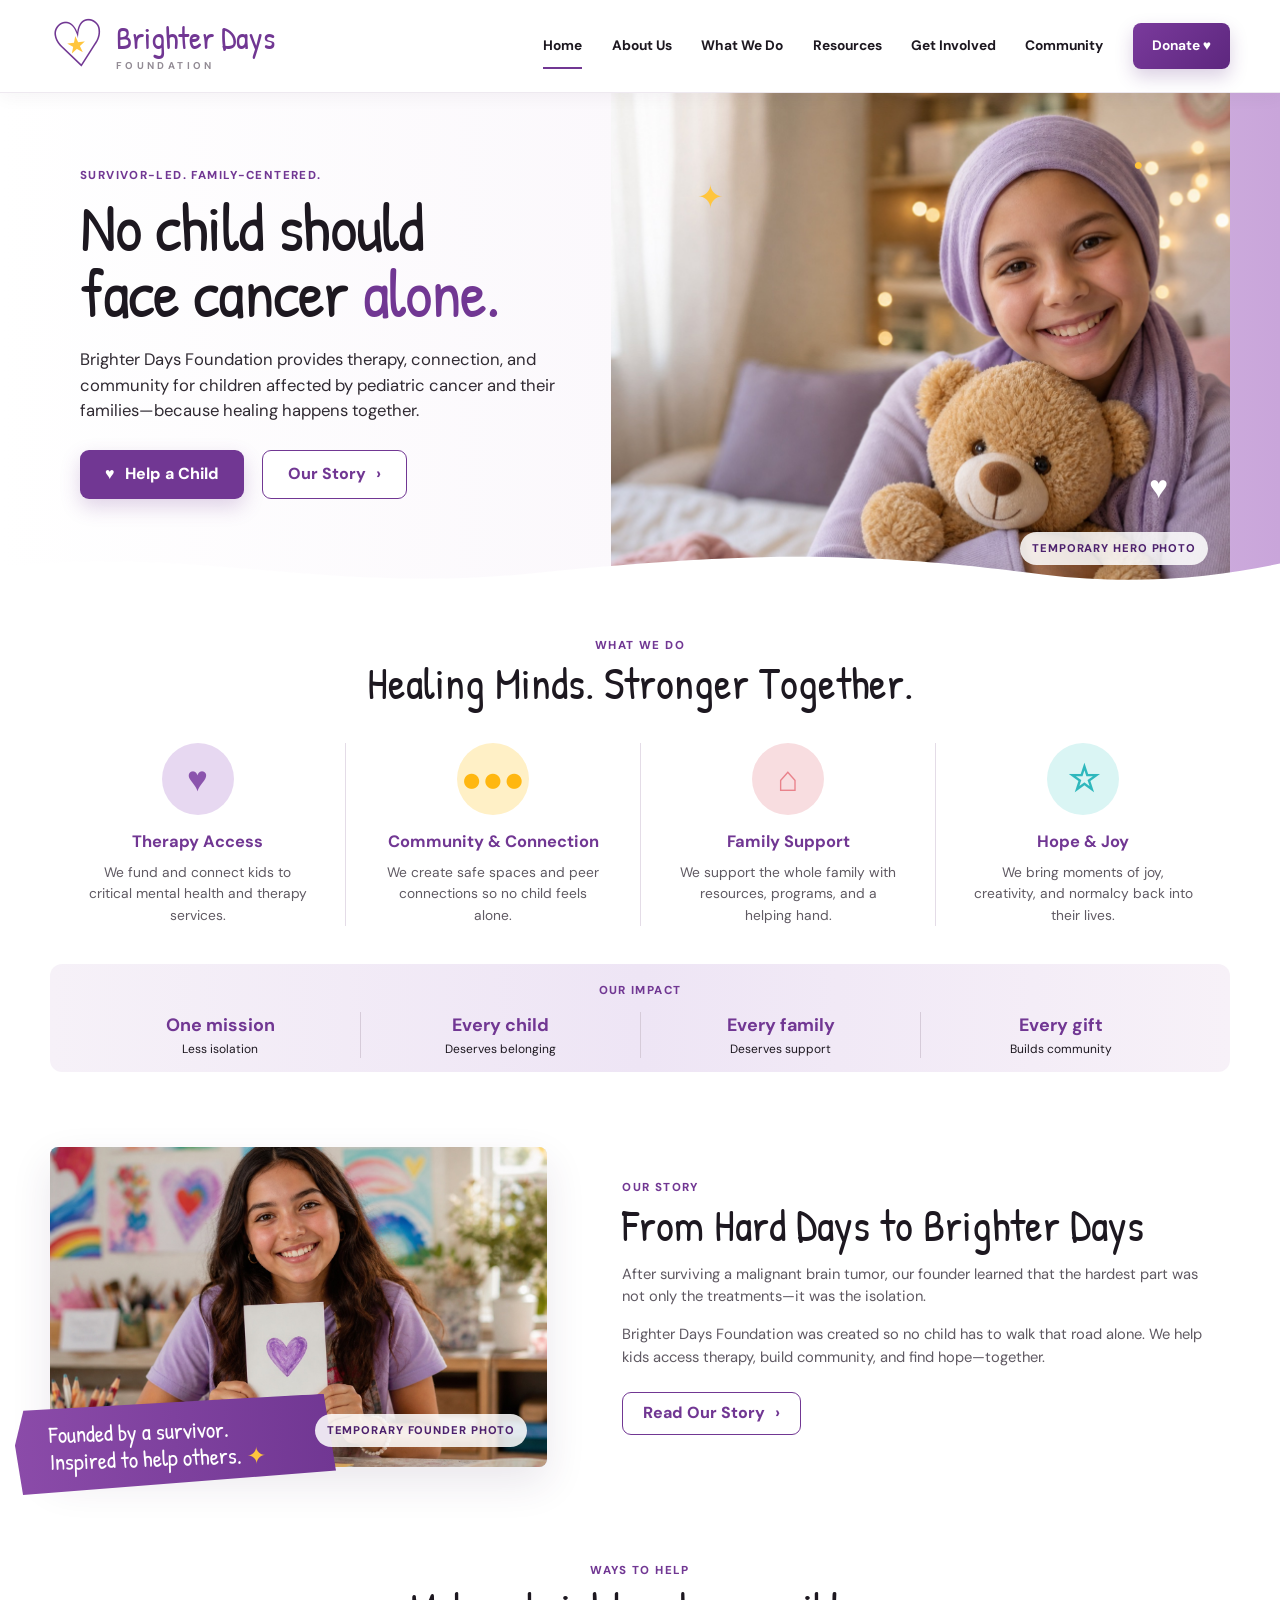
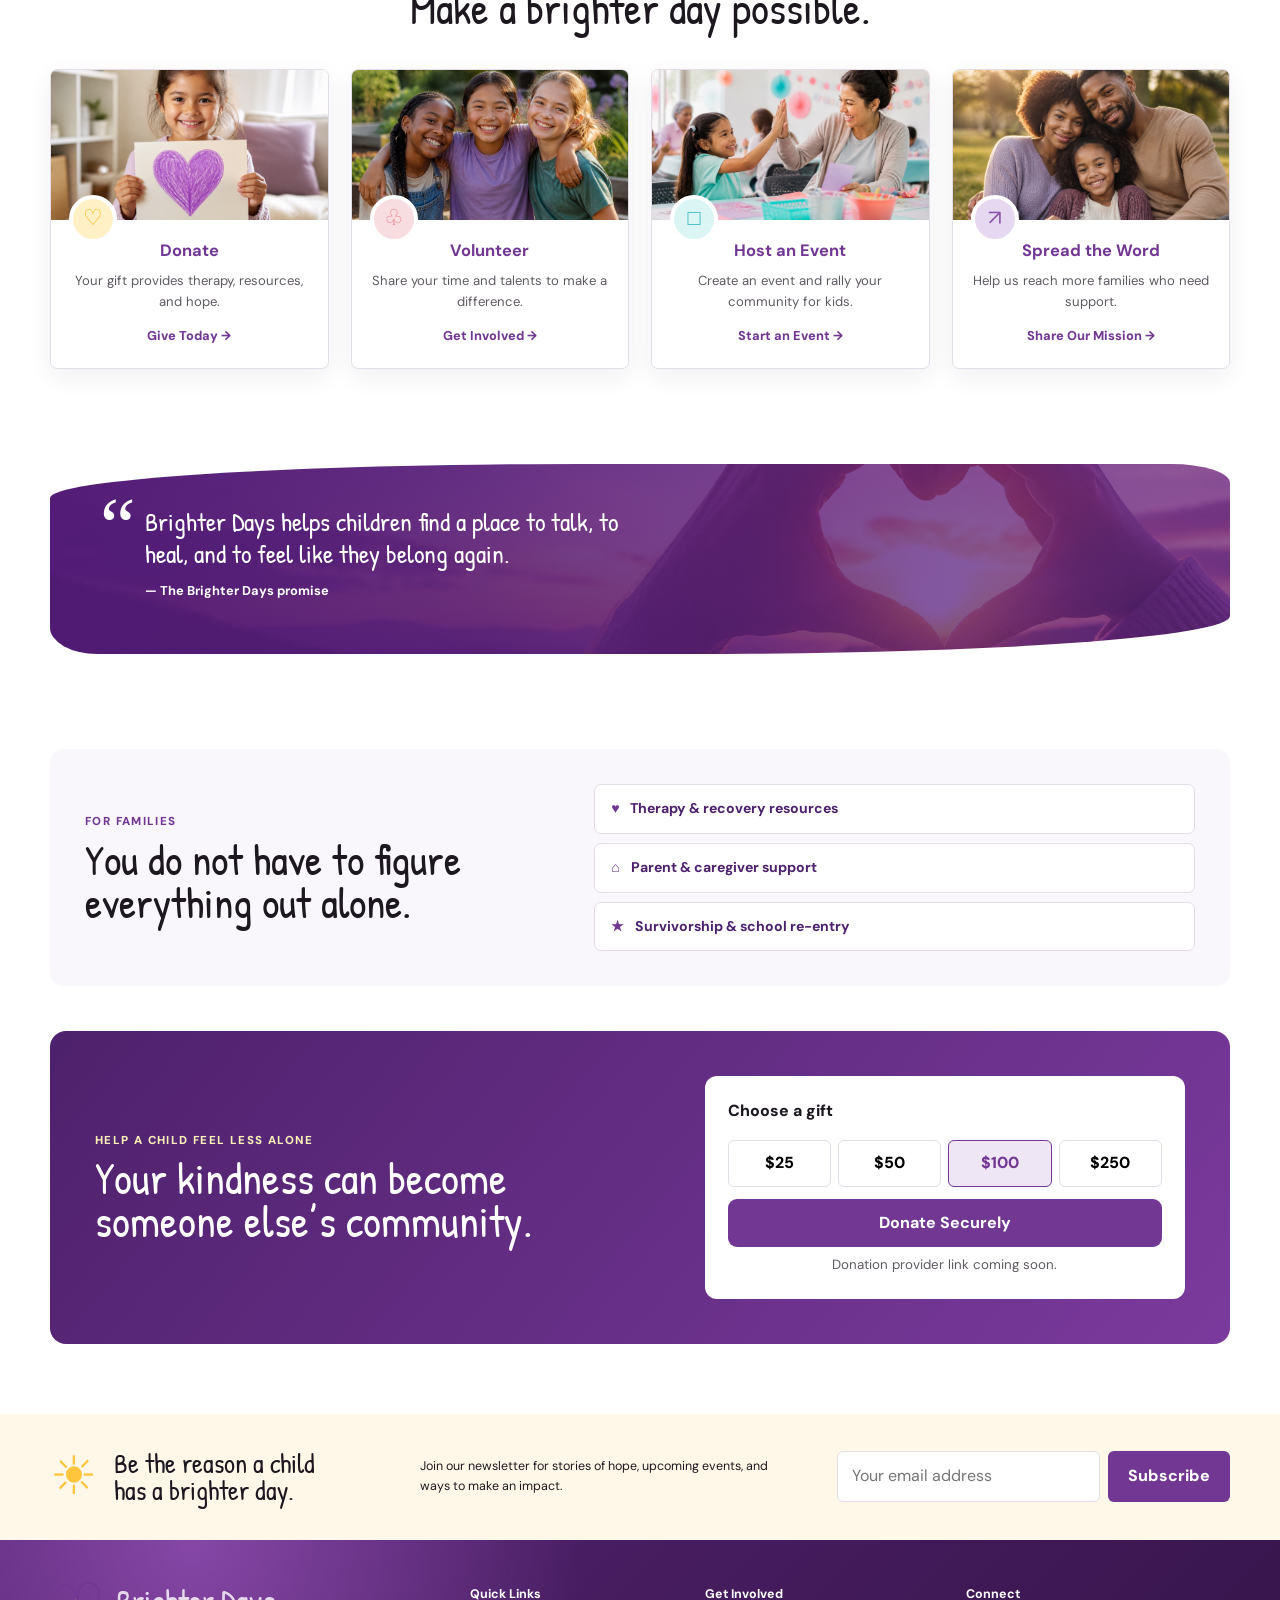
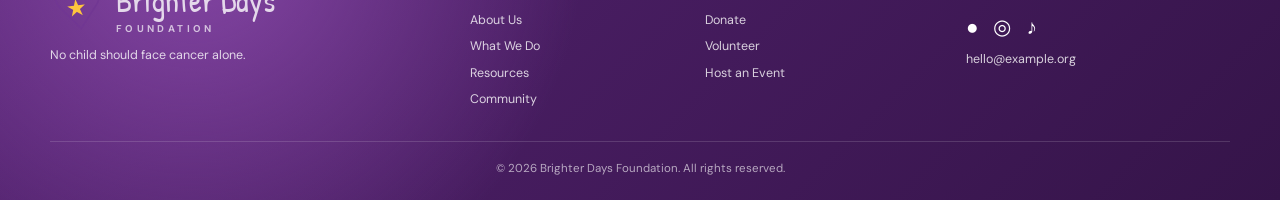
==== commit ab24c301: "Add temporary website photography" ====
--- a/index.html
+++ b/index.html
@@ -51,14 +51,9 @@
           </div>
         </div>
 
-        <div class="hero-art reveal delay-1" role="img" aria-label="Placeholder for a joyful photograph of a child supported by Brighter Days Foundation">
-          <div class="hero-orbit orbit-one" aria-hidden="true"></div>
-          <div class="hero-orbit orbit-two" aria-hidden="true"></div>
-          <div class="placeholder-person" aria-hidden="true">
-            <span class="person-head">★</span>
-            <span class="person-body">♥</span>
-          </div>
-          <div class="photo-label">Your joyful hero photo</div>
+        <div class="hero-art reveal delay-1">
+          <img src="assets/hero-placeholder.jpg" alt="Temporary illustrative photo of a smiling child hugging a teddy bear" />
+          <div class="photo-label">Temporary hero photo</div>
           <span class="spark spark-a" aria-hidden="true">✦</span>
           <span class="spark spark-b" aria-hidden="true">●</span>
           <span class="spark spark-c" aria-hidden="true">♥</span>
@@ -112,9 +107,9 @@
 
     <section class="story section" id="story">
       <div class="container story-grid">
-        <div class="story-visual reveal" role="img" aria-label="Placeholder for the founder's photograph">
-          <div class="placeholder-scene" aria-hidden="true"><span class="scene-rainbow">◜</span><span class="scene-heart">♥</span><span class="scene-star">★</span></div>
-          <span class="photo-label">Founder photo</span>
+        <div class="story-visual reveal">
+          <img src="assets/founder-placeholder.jpg" alt="Temporary illustrative photo of a young founder holding artwork with a purple heart" />
+          <span class="photo-label">Temporary founder photo</span>
           <div class="paint-quote">Founded by a survivor.<br>Inspired to help others. <span aria-hidden="true">✦</span></div>
         </div>
         <div class="story-copy reveal delay-1">
@@ -132,22 +127,22 @@
         <div class="section-heading centered reveal"><p class="eyebrow">Ways to help</p><h2>Make a brighter day possible.</h2></div>
         <div class="help-grid">
           <article class="help-card reveal">
-            <div class="card-art art-donate" aria-hidden="true"><span>♥</span></div>
+            <div class="card-art"><img src="assets/donate-placeholder.jpg" alt="Temporary illustrative photo of a child holding a hand-drawn purple heart" /></div>
             <div class="help-icon gold" aria-hidden="true">♡</div>
             <h3>Donate</h3><p>Your gift provides therapy, resources, and hope.</p><a href="#donate">Give Today <span aria-hidden="true">→</span></a>
           </article>
           <article class="help-card reveal delay-1">
-            <div class="card-art art-volunteer" aria-hidden="true"><span>● ● ●</span></div>
+            <div class="card-art"><img src="assets/volunteer-placeholder.jpg" alt="Temporary illustrative photo of three friends together in a community garden" /></div>
             <div class="help-icon coral" aria-hidden="true">♧</div>
             <h3>Volunteer</h3><p>Share your time and talents to make a difference.</p><a href="mailto:hello@example.org">Get Involved <span aria-hidden="true">→</span></a>
           </article>
           <article class="help-card reveal delay-1">
-            <div class="card-art art-event" aria-hidden="true"><span>✦</span></div>
+            <div class="card-art"><img src="assets/event-placeholder.jpg" alt="Temporary illustrative photo of a child and volunteer high-fiving at a craft event" /></div>
             <div class="help-icon aqua" aria-hidden="true">□</div>
             <h3>Host an Event</h3><p>Create an event and rally your community for kids.</p><a href="mailto:hello@example.org">Start an Event <span aria-hidden="true">→</span></a>
           </article>
           <article class="help-card reveal delay-2">
-            <div class="card-art art-share" aria-hidden="true"><span>☀</span></div>
+            <div class="card-art"><img src="assets/share-placeholder.jpg" alt="Temporary illustrative photo of a family together outdoors" /></div>
             <div class="help-icon lilac" aria-hidden="true">↗</div>
             <h3>Spread the Word</h3><p>Help us reach more families who need support.</p><a href="#community">Share Our Mission <span aria-hidden="true">→</span></a>
           </article>
--- a/styles.css
+++ b/styles.css
@@ -59,11 +59,8 @@
 .button:hover { transform: translateY(-2px); }
 .button-primary { background: var(--purple); color: #fff; box-shadow: 0 8px 20px rgba(113,55,147,.22); }
 .button-secondary { background: #fff; color: var(--purple); border: 1.5px solid var(--purple); }
-.hero-art { position: relative; align-self: stretch; min-height: 510px; overflow: hidden; background: radial-gradient(circle at 63% 28%, #f5eafa 0 10%, transparent 30%), linear-gradient(145deg, #d9bce5, #9060ac); }
-.hero-art::before { content: ""; position: absolute; width: 340px; height: 340px; left: 50%; top: 65px; transform: translateX(-50%); border-radius: 50%; background: #f0ddea; box-shadow: 0 20px 50px rgba(72,31,91,.18); }
-.placeholder-person { position: absolute; z-index: 2; left: 50%; bottom: 8px; width: 290px; height: 390px; transform: translateX(-50%); }
-.person-head { position: absolute; left: 65px; top: 0; width: 160px; height: 160px; display: grid; place-items: center; border-radius: 50%; background: #f1c5aa; border: 26px solid #75518d; color: var(--gold); font-size: 2rem; }
-.person-body { position: absolute; inset: 130px 0 0; display: grid; place-items: center; border-radius: 45% 45% 12px 12px; background: #e5d8cd; color: #ba719c; font-size: 7rem; text-shadow: 0 8px 0 rgba(255,255,255,.4); }
+.hero-art { position: relative; align-self: stretch; min-height: 510px; overflow: hidden; background: linear-gradient(145deg, #d9bce5, #9060ac); }
+.hero-art > img { width: 100%; height: 100%; min-height: 510px; display: block; object-fit: cover; object-position: 64% center; }
 .photo-label { position: absolute; z-index: 4; right: 22px; bottom: 38px; padding: 8px 12px; border-radius: 999px; background: rgba(255,255,255,.86); color: var(--purple-dark); font-size: .7rem; font-weight: 800; letter-spacing: .08em; text-transform: uppercase; }
 .hero-orbit { position: absolute; border: 2px solid rgba(255,255,255,.36); border-radius: 50%; }
 .orbit-one { width: 460px; height: 460px; right: -100px; top: -120px; }
@@ -90,7 +87,7 @@
 .story { padding-top: 5px; }
 .story-grid { display: grid; grid-template-columns: .9fr 1.1fr; gap: 75px; align-items: center; }
 .story-visual { position: relative; min-height: 320px; overflow: visible; border-radius: 8px; background: linear-gradient(135deg, #eedff3, #c7dbea); box-shadow: var(--shadow); }
-.placeholder-scene { position: absolute; inset: 0; overflow: hidden; border-radius: inherit; color: rgba(113,55,147,.28); }.scene-rainbow { position: absolute; left: 20px; top: 10px; font: 15rem/1 "Patrick Hand"; transform: rotate(25deg); }.scene-heart { position: absolute; right: 24%; bottom: 20%; color: #9c69b8; font-size: 5rem; }.scene-star { position: absolute; right: 10%; top: 14%; color: var(--gold); font-size: 3rem; }
+.story-visual > img { width: 100%; height: 320px; display: block; object-fit: cover; border-radius: inherit; }
 .story-visual .photo-label { bottom: 20px; right: 20px; }
 .paint-quote { position: absolute; z-index: 3; left: -35px; bottom: -23px; width: 320px; padding: 18px 34px; color: #fff; background: linear-gradient(90deg, #8b4ba9, #713793); clip-path: polygon(3% 7%, 97% 0, 100% 85%, 2% 100%, 0 45%); font: 1.45rem/1.18 "Patrick Hand", cursive; transform: rotate(-2deg); }
 .paint-quote span { color: var(--gold); }
@@ -99,15 +96,14 @@
 .help { padding-top: 25px; }
 .help-grid { display: grid; grid-template-columns: repeat(4, 1fr); gap: 22px; }
 .help-card { position: relative; overflow: hidden; padding: 0 20px 20px; border: 1px solid var(--border); border-radius: 7px; background: #fff; text-align: center; box-shadow: 0 8px 24px rgba(62,34,70,.07); }
-.card-art { height: 150px; margin: 0 -20px 18px; display: grid; place-items: center; font-size: 4.4rem; background: linear-gradient(145deg, #eadcf0, #c89cd5); color: rgba(255,255,255,.8); }
-.art-volunteer { background: linear-gradient(145deg, #cce3d6, #88b7a2); }.art-event { background: linear-gradient(145deg, #eed5c2, #d8a784); }.art-share { background: linear-gradient(145deg, #eccfcf, #a8729d); }
+.card-art { height: 150px; margin: 0 -20px 18px; overflow: hidden; background: #eadcf0; }
+.card-art img { width: 100%; height: 100%; display: block; object-fit: cover; }
 .help-icon { position: absolute; top: 125px; left: 18px; width: 48px; height: 48px; display: grid; place-items: center; border: 4px solid #fff; border-radius: 50%; font-size: 1.35rem; }
 .help-card p { min-height: 44px; margin: 8px 0; color: var(--muted); font-size: .82rem; }.help-card a { color: var(--purple); text-decoration: none; font-size: .8rem; font-weight: 800; }
 
 .testimonial { padding: 25px 0; }
-.testimonial-inner { position: relative; min-height: 190px; overflow: hidden; padding: 42px 45% 35px 95px; border-radius: 45% 5% 45% 4% / 18% 10% 20% 14%; color: #fff; background: linear-gradient(90deg, rgba(106,45,142,.96), rgba(107,43,144,.82)), linear-gradient(145deg, #db98b7, #ffc679); }
-.testimonial-inner::after { content: ""; position: absolute; right: 4%; top: -65%; width: 390px; height: 300px; border-radius: 50%; background: radial-gradient(circle, #ffd86d 0 11%, #f7ab73 12% 22%, transparent 23%); opacity: .8; }
-.quote-mark { position: absolute; left: 50px; top: 22px; font: 5rem/1 Georgia, serif; }.testimonial blockquote { margin: 0; font: 1.65rem/1.2 "Patrick Hand", cursive; }.testimonial p { margin: 12px 0 0; font-size: .8rem; font-weight: 700; }.sun-heart { position: absolute; z-index: 2; right: 19%; top: 55px; font-size: 6rem; }
+.testimonial-inner { position: relative; min-height: 190px; overflow: hidden; padding: 42px 45% 35px 95px; border-radius: 45% 5% 45% 4% / 18% 10% 20% 14%; color: #fff; background: linear-gradient(90deg, rgba(82,27,119,.96), rgba(99,40,137,.7)), url("assets/testimonial-placeholder.jpg") center / cover no-repeat; }
+.quote-mark { position: absolute; left: 50px; top: 22px; font: 5rem/1 Georgia, serif; }.testimonial blockquote { margin: 0; font: 1.65rem/1.2 "Patrick Hand", cursive; }.testimonial p { margin: 12px 0 0; font-size: .8rem; font-weight: 700; }.sun-heart { display: none; }
 
 .resources { padding-bottom: 35px; }
 .resource-wrap { display: grid; grid-template-columns: .85fr 1.15fr; gap: 65px; align-items: center; padding: 35px; border-radius: 14px; background: #faf7fc; }
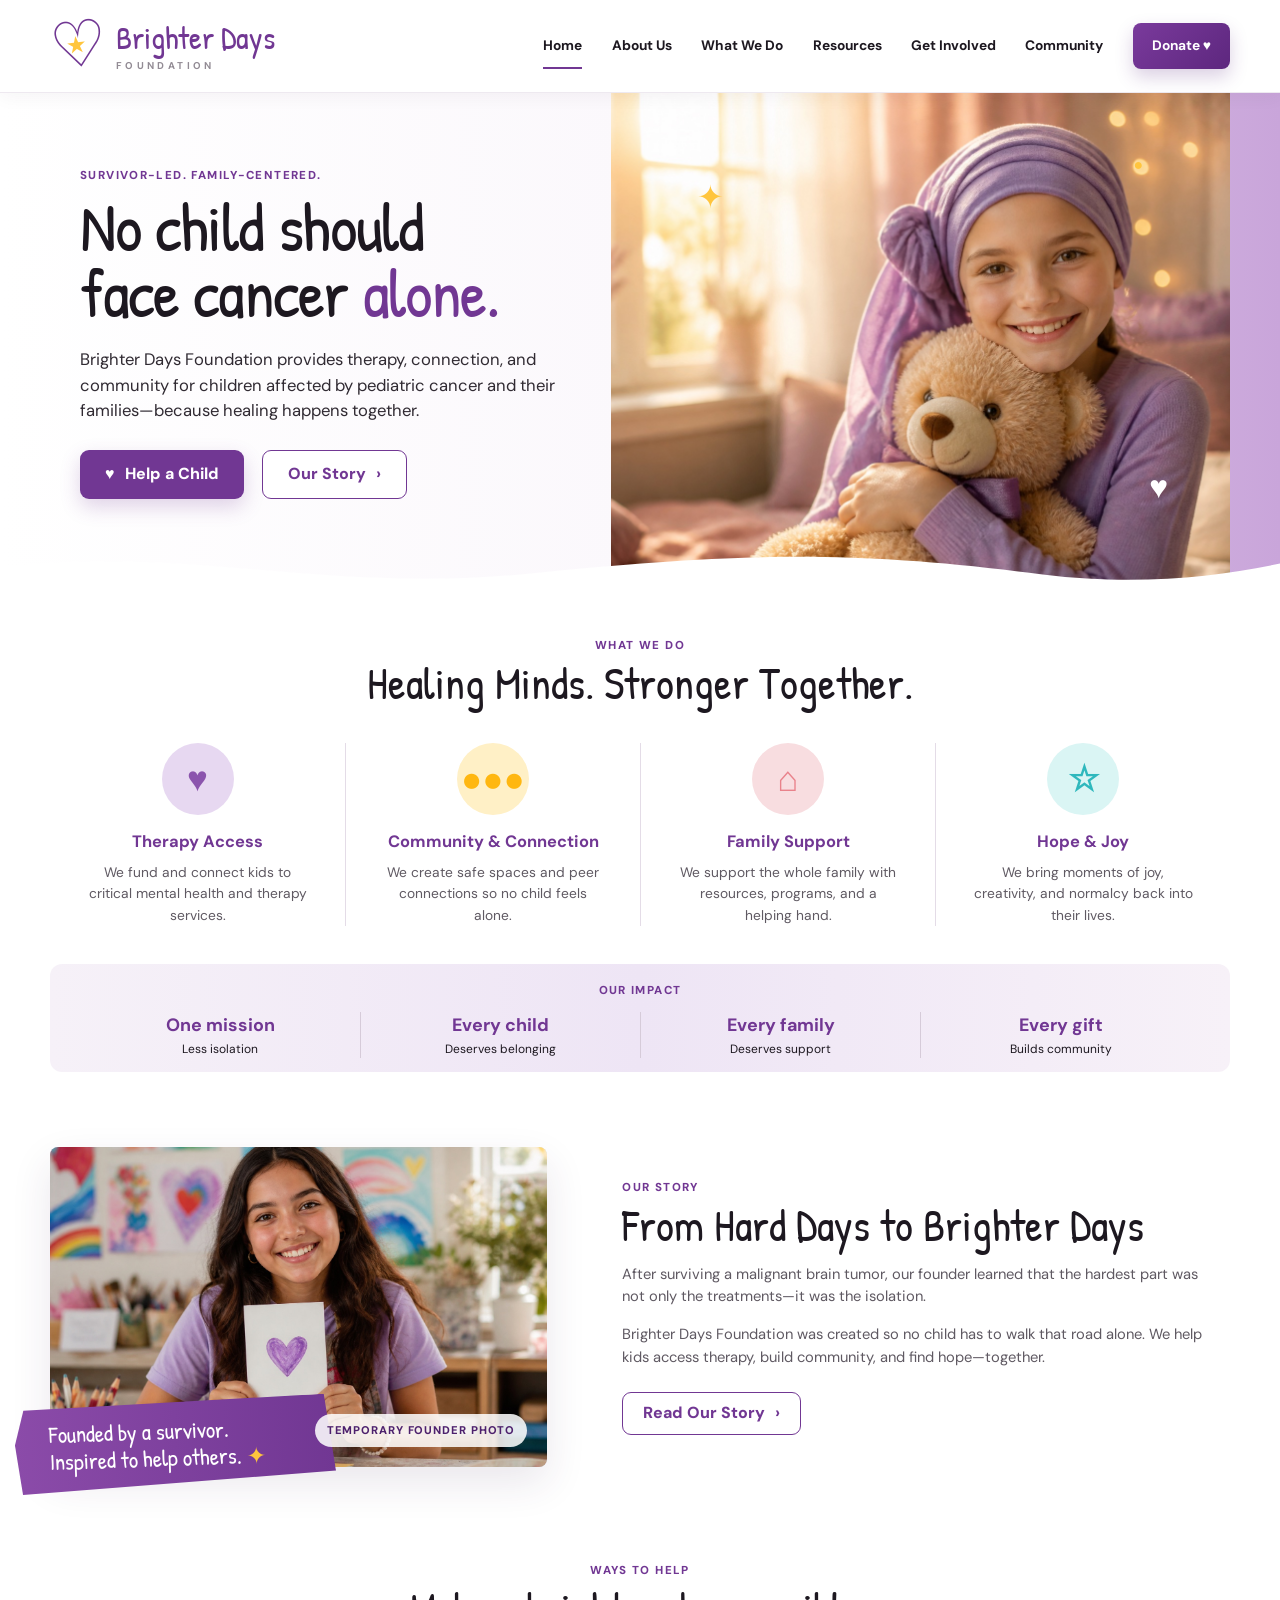
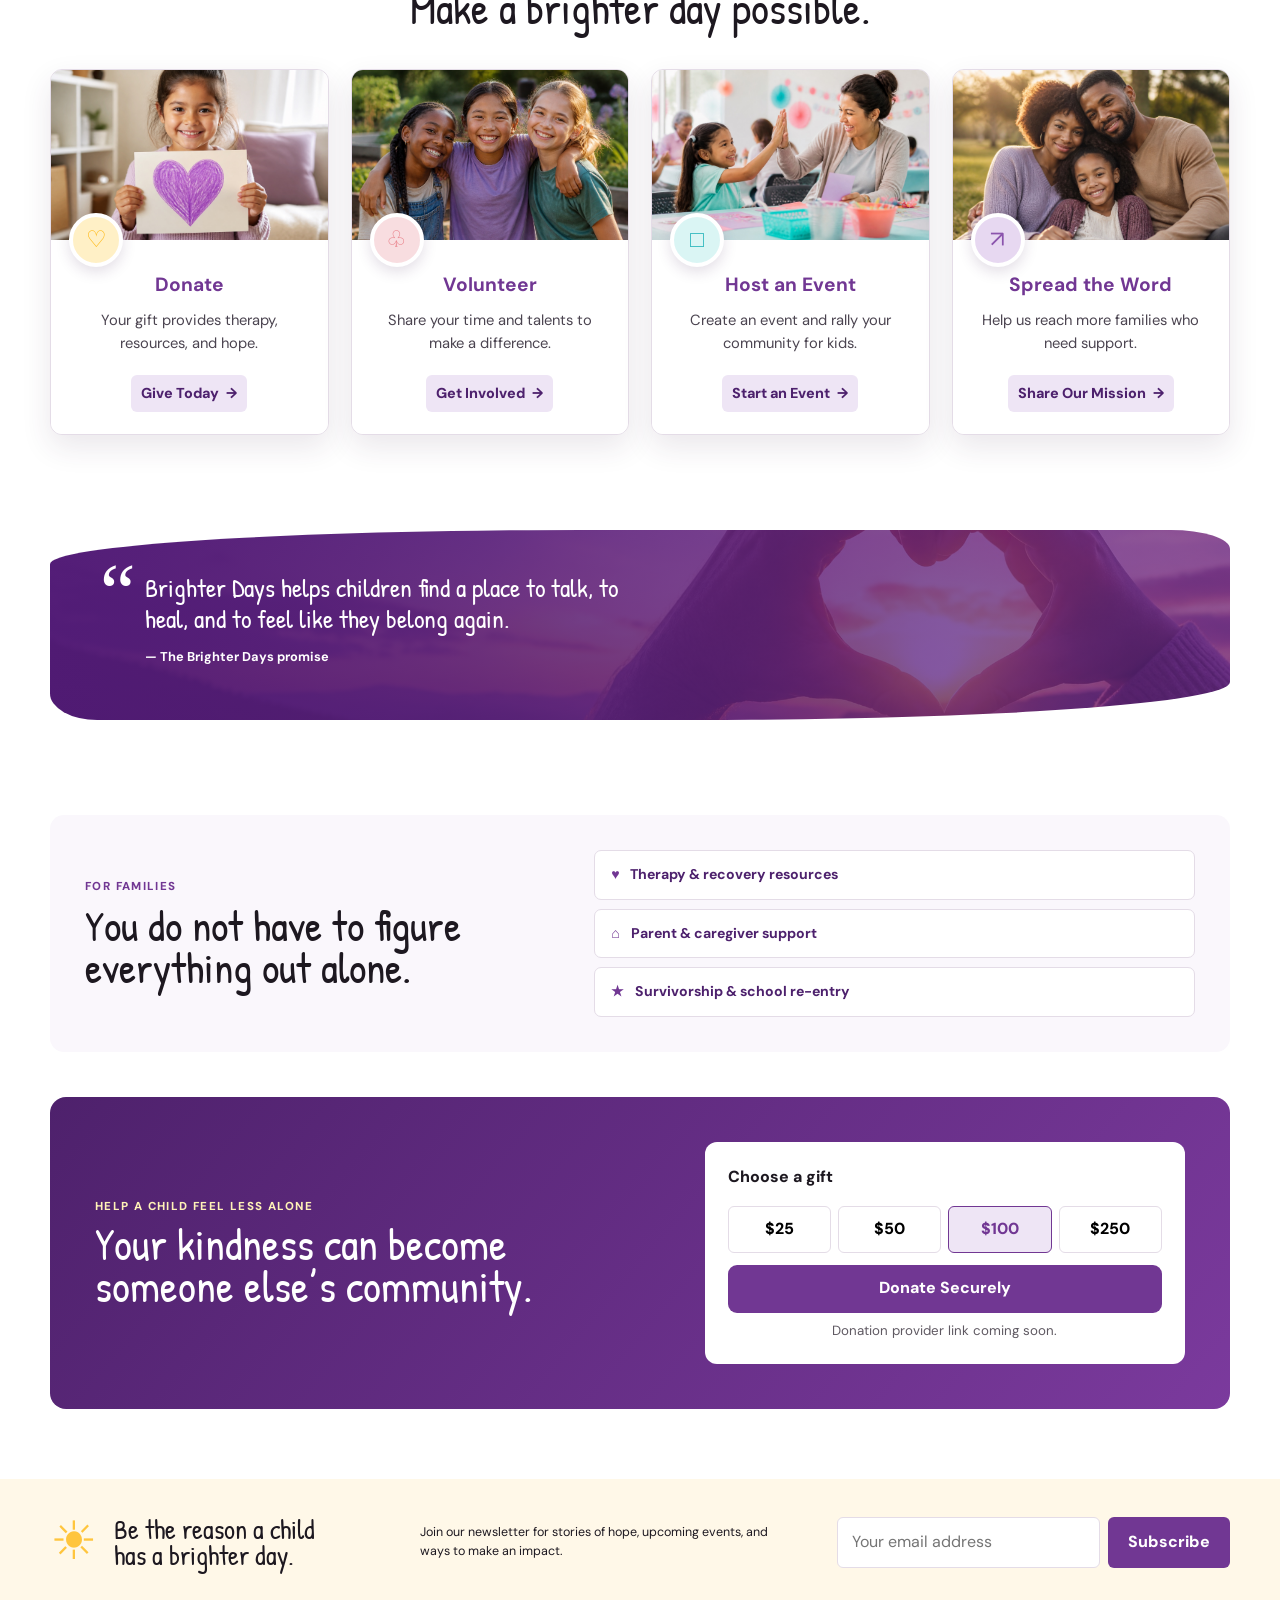
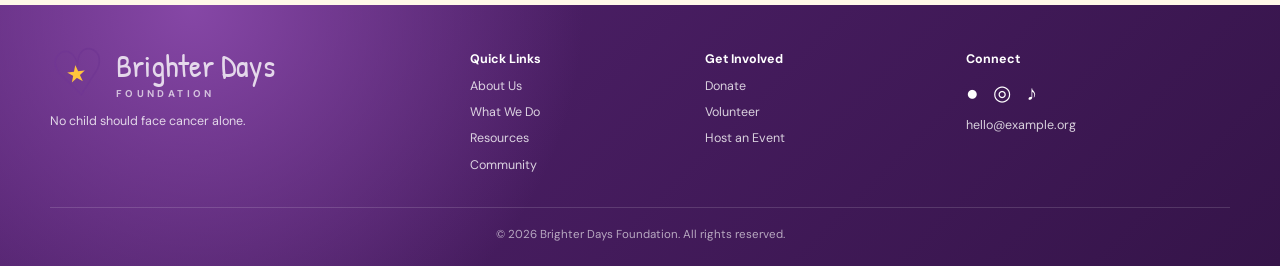
==== commit d336874e: "Strengthen hero and action cards" ====
--- a/index.html
+++ b/index.html
@@ -52,8 +52,7 @@
         </div>
 
         <div class="hero-art reveal delay-1">
-          <img src="assets/hero-placeholder.jpg" alt="Temporary illustrative photo of a smiling child hugging a teddy bear" />
-          <div class="photo-label">Temporary hero photo</div>
+          <img src="assets/hero-v2.jpg" alt="Illustrative photo of a smiling child in lavender hugging a teddy bear" />
           <span class="spark spark-a" aria-hidden="true">✦</span>
           <span class="spark spark-b" aria-hidden="true">●</span>
           <span class="spark spark-c" aria-hidden="true">♥</span>
@@ -129,22 +128,22 @@
           <article class="help-card reveal">
             <div class="card-art"><img src="assets/donate-placeholder.jpg" alt="Temporary illustrative photo of a child holding a hand-drawn purple heart" /></div>
             <div class="help-icon gold" aria-hidden="true">♡</div>
-            <h3>Donate</h3><p>Your gift provides therapy, resources, and hope.</p><a href="#donate">Give Today <span aria-hidden="true">→</span></a>
+            <div class="help-card-body"><h3>Donate</h3><p>Your gift provides therapy, resources, and hope.</p><a href="#donate">Give Today <span aria-hidden="true">→</span></a></div>
           </article>
           <article class="help-card reveal delay-1">
             <div class="card-art"><img src="assets/volunteer-placeholder.jpg" alt="Temporary illustrative photo of three friends together in a community garden" /></div>
             <div class="help-icon coral" aria-hidden="true">♧</div>
-            <h3>Volunteer</h3><p>Share your time and talents to make a difference.</p><a href="mailto:hello@example.org">Get Involved <span aria-hidden="true">→</span></a>
+            <div class="help-card-body"><h3>Volunteer</h3><p>Share your time and talents to make a difference.</p><a href="mailto:hello@example.org">Get Involved <span aria-hidden="true">→</span></a></div>
           </article>
           <article class="help-card reveal delay-1">
             <div class="card-art"><img src="assets/event-placeholder.jpg" alt="Temporary illustrative photo of a child and volunteer high-fiving at a craft event" /></div>
             <div class="help-icon aqua" aria-hidden="true">□</div>
-            <h3>Host an Event</h3><p>Create an event and rally your community for kids.</p><a href="mailto:hello@example.org">Start an Event <span aria-hidden="true">→</span></a>
+            <div class="help-card-body"><h3>Host an Event</h3><p>Create an event and rally your community for kids.</p><a href="mailto:hello@example.org">Start an Event <span aria-hidden="true">→</span></a></div>
           </article>
           <article class="help-card reveal delay-2">
             <div class="card-art"><img src="assets/share-placeholder.jpg" alt="Temporary illustrative photo of a family together outdoors" /></div>
             <div class="help-icon lilac" aria-hidden="true">↗</div>
-            <h3>Spread the Word</h3><p>Help us reach more families who need support.</p><a href="#community">Share Our Mission <span aria-hidden="true">→</span></a>
+            <div class="help-card-body"><h3>Spread the Word</h3><p>Help us reach more families who need support.</p><a href="#community">Share Our Mission <span aria-hidden="true">→</span></a></div>
           </article>
         </div>
       </div>
--- a/styles.css
+++ b/styles.css
@@ -95,11 +95,13 @@
 
 .help { padding-top: 25px; }
 .help-grid { display: grid; grid-template-columns: repeat(4, 1fr); gap: 22px; }
-.help-card { position: relative; overflow: hidden; padding: 0 20px 20px; border: 1px solid var(--border); border-radius: 7px; background: #fff; text-align: center; box-shadow: 0 8px 24px rgba(62,34,70,.07); }
-.card-art { height: 150px; margin: 0 -20px 18px; overflow: hidden; background: #eadcf0; }
+.help-card { position: relative; overflow: hidden; padding: 0; border: 1px solid var(--border); border-radius: 12px; background: #fff; text-align: center; box-shadow: 0 12px 30px rgba(62,34,70,.11); transition: transform .2s ease, box-shadow .2s ease; }
+.help-card:hover { transform: translateY(-5px); box-shadow: 0 18px 38px rgba(62,34,70,.16); }
+.card-art { height: 170px; margin: 0; overflow: hidden; background: #eadcf0; }
 .card-art img { width: 100%; height: 100%; display: block; object-fit: cover; }
-.help-icon { position: absolute; top: 125px; left: 18px; width: 48px; height: 48px; display: grid; place-items: center; border: 4px solid #fff; border-radius: 50%; font-size: 1.35rem; }
-.help-card p { min-height: 44px; margin: 8px 0; color: var(--muted); font-size: .82rem; }.help-card a { color: var(--purple); text-decoration: none; font-size: .8rem; font-weight: 800; }
+.help-icon { position: absolute; z-index: 2; top: 143px; left: 18px; width: 54px; height: 54px; display: grid; place-items: center; border: 4px solid #fff; border-radius: 50%; font-size: 1.45rem; box-shadow: 0 5px 14px rgba(67,32,84,.15); }
+.help-card-body { min-height: 190px; padding: 30px 22px 22px; background: #fff; }
+.help-card h3 { font-size: 1.2rem; }.help-card p { min-height: 52px; margin: 10px 0 14px; color: #4b4450; font-size: .92rem; line-height: 1.5; }.help-card a { display: inline-flex; align-items: center; gap: 7px; padding: 7px 10px; border-radius: 6px; color: var(--purple-dark); background: var(--purple-soft); text-decoration: none; font-size: .9rem; font-weight: 800; }
 
 .testimonial { padding: 25px 0; }
 .testimonial-inner { position: relative; min-height: 190px; overflow: hidden; padding: 42px 45% 35px 95px; border-radius: 45% 5% 45% 4% / 18% 10% 20% 14%; color: #fff; background: linear-gradient(90deg, rgba(82,27,119,.96), rgba(99,40,137,.7)), url("assets/testimonial-placeholder.jpg") center / cover no-repeat; }
@@ -134,7 +136,7 @@
   .program-grid, .help-grid, .impact-grid, .story-grid, .resource-wrap, .donate-card, .newsletter-wrap, .footer-grid { grid-template-columns: 1fr; }
   .program-grid { gap: 0; }.program-item { padding: 25px 10px; }.program-item + .program-item { border-left: 0; border-top: 1px solid var(--border); }.impact-grid > div { padding: 10px; }.impact-grid > div + div { border-left: 0; border-top: 1px solid #d6cbd9; }
   .story { padding-top: 20px; }.story-grid { gap: 55px; }.story-visual { min-height: 290px; }.paint-quote { left: -8px; width: min(300px, 90%); }.story-copy { text-align: center; }
-  .help-grid { gap: 20px; }.help-card p { min-height: 0; }.testimonial-inner { min-height: 230px; padding: 42px 35px 45px 70px; }.quote-mark { left: 28px; }.testimonial-inner::after, .sun-heart { display: none; }
+  .help-grid { gap: 20px; }.help-card-body { min-height: 0; }.help-card p { min-height: 0; }.testimonial-inner { min-height: 230px; padding: 42px 35px 45px 70px; }.quote-mark { left: 28px; }.testimonial-inner::after, .sun-heart { display: none; }
   .resource-wrap, .donate-card { gap: 28px; padding: 26px 20px; }.amount-grid { grid-template-columns: 1fr 1fr; }.newsletter-wrap { gap: 18px; }.newsletter-form { grid-column: auto; flex-direction: column; }.footer-grid { gap: 28px; }.footer-contact { grid-column: auto; }
 }
 
